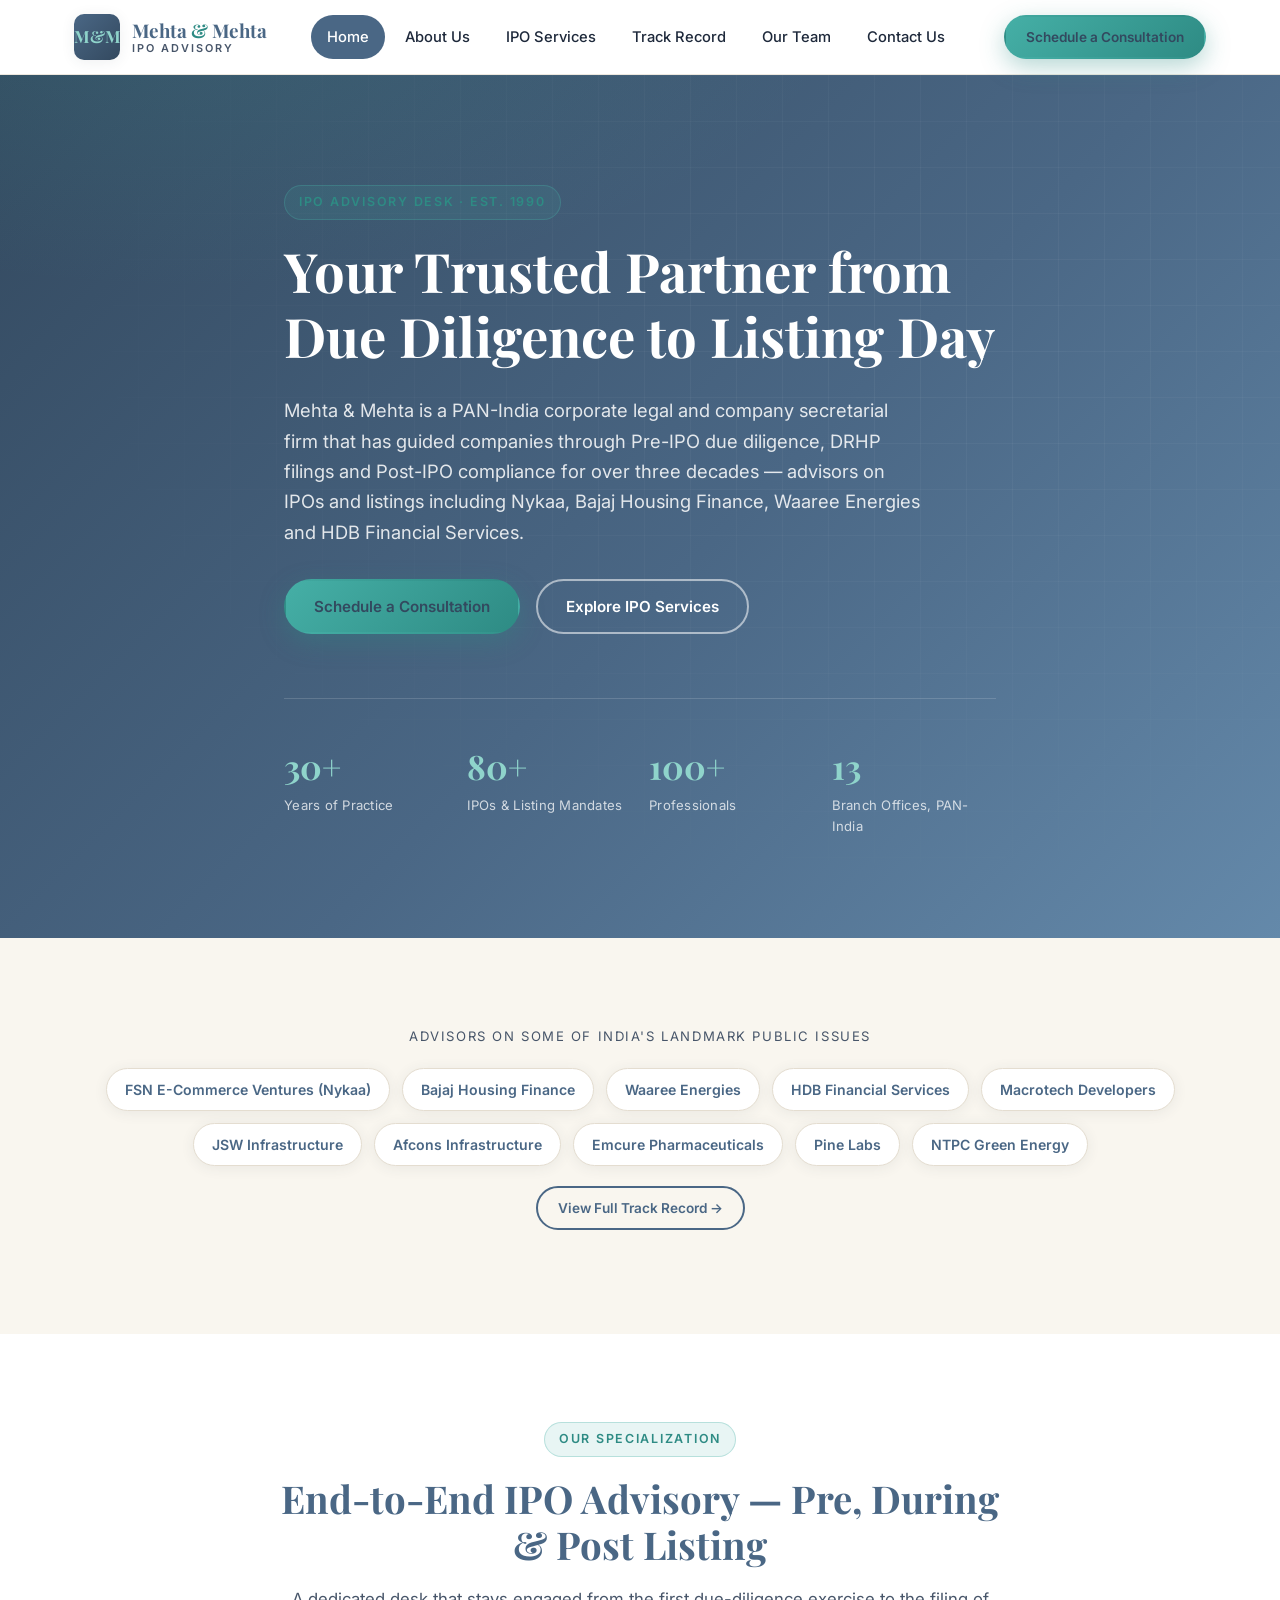
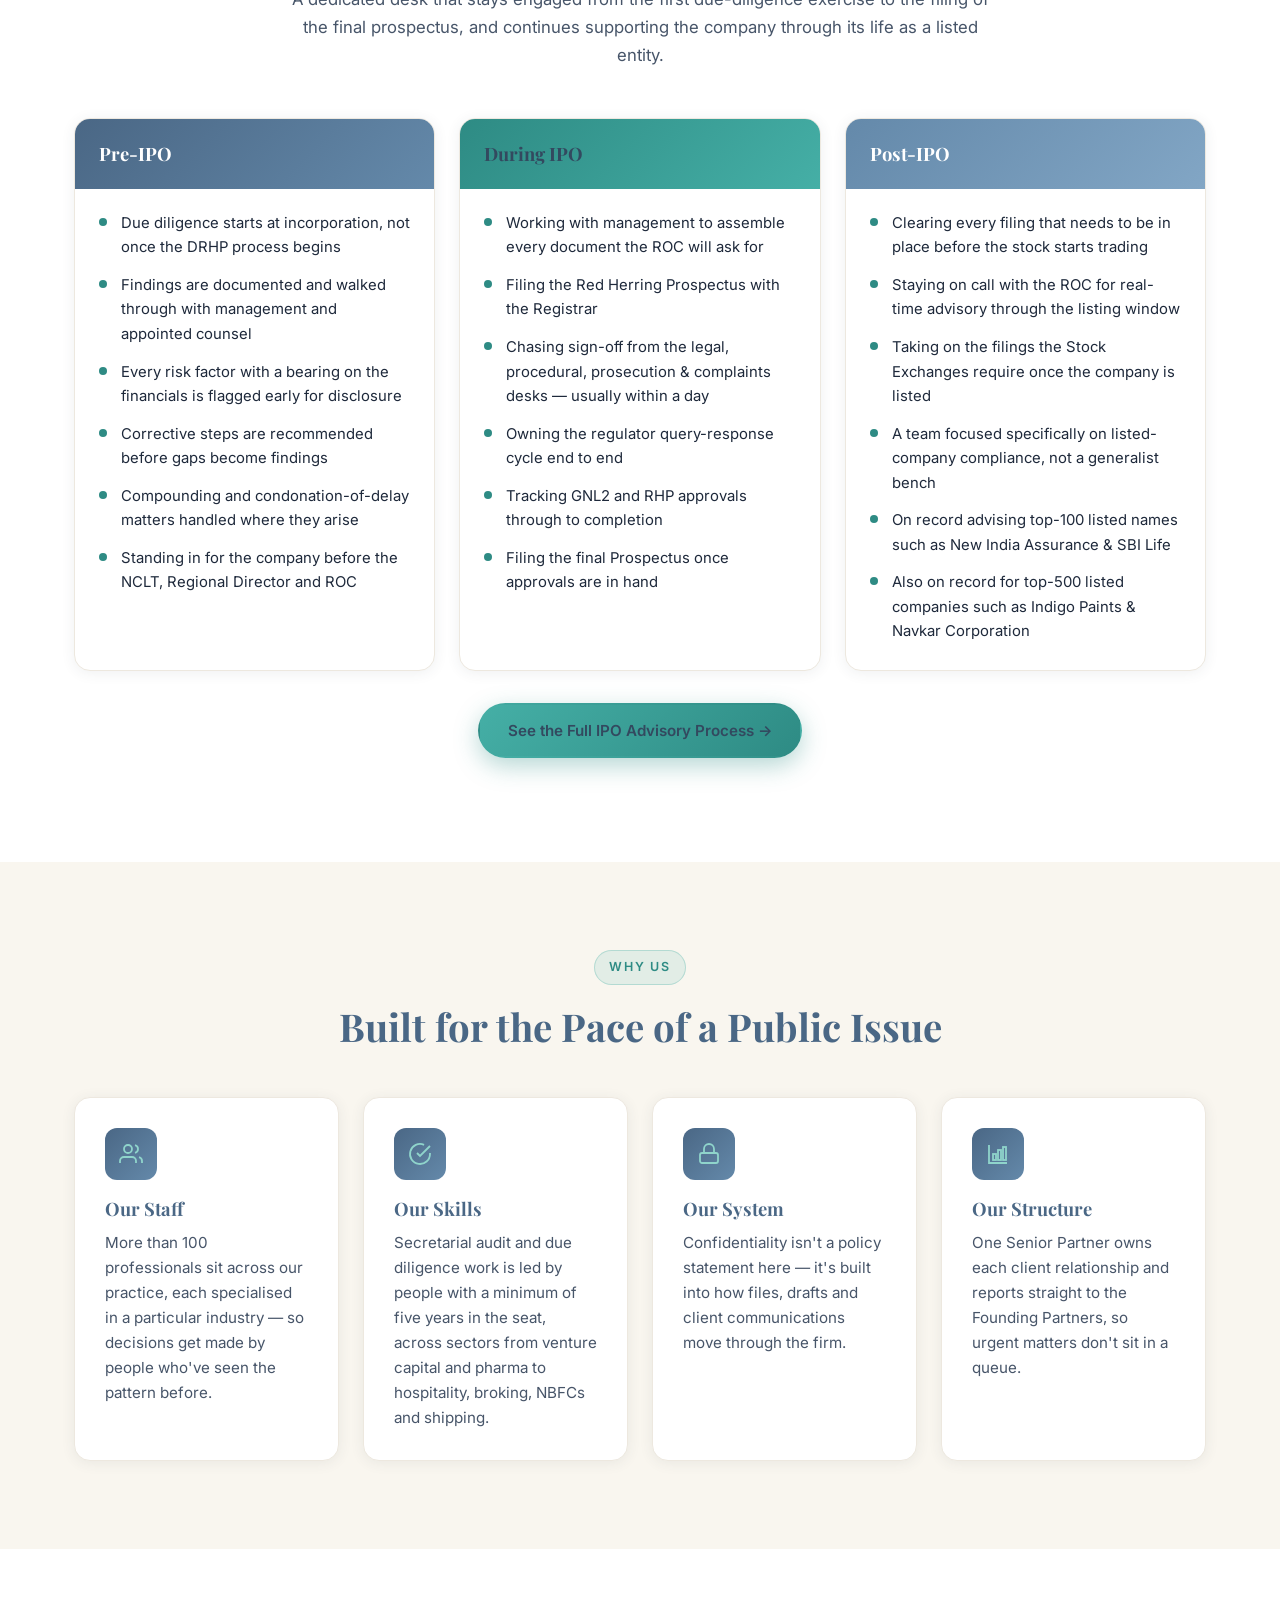
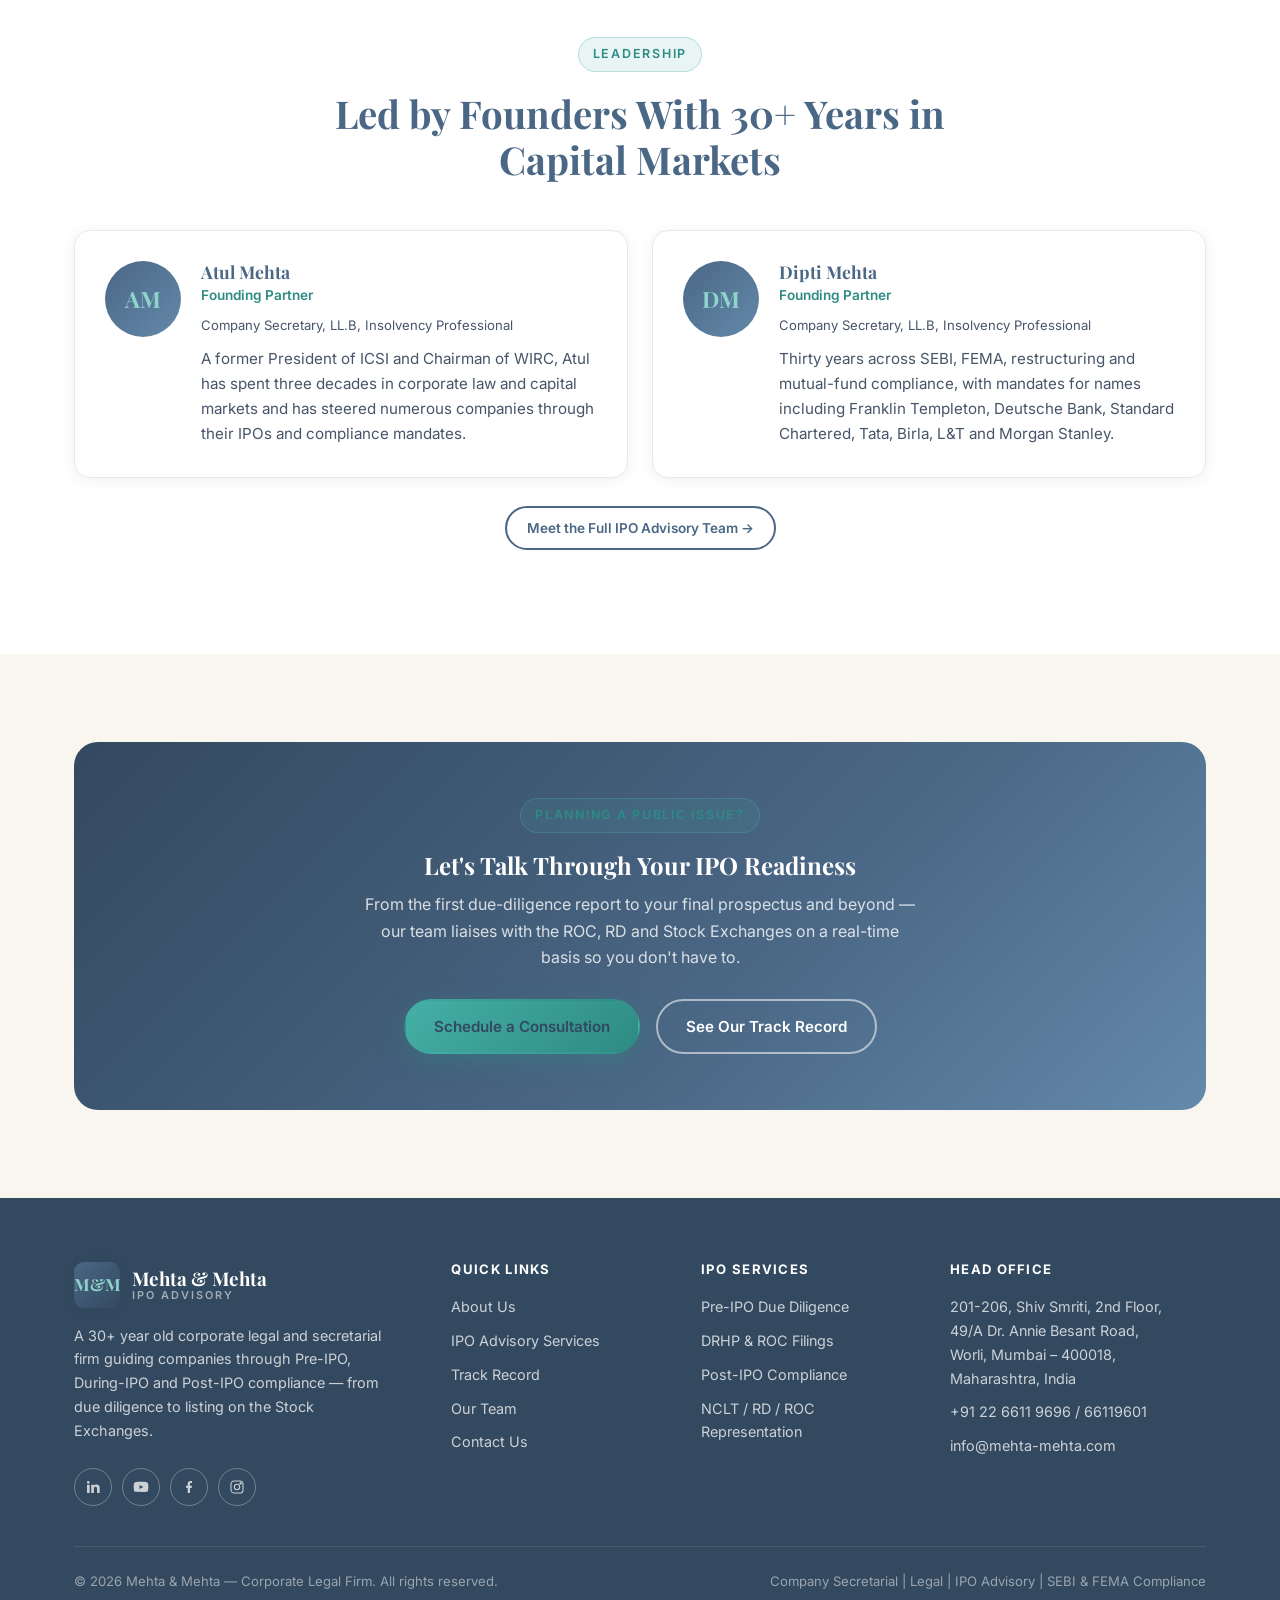
==== index.html @ b13aa044 "Initial commit: M&M IPO Advisory static site Home, About, IPO Services, Track Record, Team and Conta" ====
<!DOCTYPE html>
<html lang="en">
<head>
<meta charset="UTF-8">
<meta name="viewport" content="width=device-width, initial-scale=1.0">
<title>M&amp;M IPO Advisory | Mehta &amp; Mehta — Corporate Legal Firm</title>
<meta name="description" content="Mehta & Mehta's IPO Advisory desk — Pre-IPO due diligence, DRHP & ROC filings, and post-listing compliance. 30+ years, advisors on 80+ IPOs and listings including Nykaa, Bajaj Housing Finance, Waaree Energies and HDB Financial Services.">
<link rel="preconnect" href="https://fonts.googleapis.com">
<link rel="preconnect" href="https://fonts.gstatic.com" crossorigin>
<link href="https://fonts.googleapis.com/css2?family=Playfair+Display:wght@500;600;700&family=Inter:wght@300;400;500;600;700&display=swap" rel="stylesheet">
<link rel="stylesheet" href="css/style.css">
</head>
<body>

<header class="main-header">
  <div class="nav-wrap">
    <a class="brand" href="index.html">
      <div class="brand-badge">M&amp;M</div>
      <div class="brand-text">
        <span class="name">Mehta <span class="amp">&amp;</span> Mehta</span>
        <span class="tag">IPO Advisory</span>
      </div>
    </a>
    <nav class="nav-links" id="navLinks">
      <a href="index.html" data-page="index.html">Home</a>
      <a href="about.html" data-page="about.html">About Us</a>
      <a href="services.html" data-page="services.html">IPO Services</a>
      <a href="track-record.html" data-page="track-record.html">Track Record</a>
      <a href="team.html" data-page="team.html">Our Team</a>
      <a href="contact.html" data-page="contact.html">Contact Us</a>
      <a class="btn btn-gold btn-sm" href="contact.html">Schedule a Consultation</a>
    </nav>
    <div class="nav-actions">
      <a class="btn btn-gold btn-sm" href="contact.html">Schedule a Consultation</a>
      <button class="nav-toggle" id="navToggle" aria-label="Toggle menu">
        <svg viewBox="0 0 24 24" fill="none" stroke="currentColor" stroke-width="2"><line x1="3" y1="6" x2="21" y2="6"/><line x1="3" y1="12" x2="21" y2="12"/><line x1="3" y1="18" x2="21" y2="18"/></svg>
      </button>
    </div>
  </div>
</header>

<section class="hero">
  <div class="container hero-inner">
    <span class="eyebrow">IPO Advisory Desk · Est. 1990</span>
    <h1>Your Trusted Partner from Due Diligence to Listing Day</h1>
    <p class="lead">Mehta &amp; Mehta is a PAN-India corporate legal and company secretarial firm that has guided companies through Pre-IPO due diligence, DRHP filings and Post-IPO compliance for over three decades — advisors on IPOs and listings including Nykaa, Bajaj Housing Finance, Waaree Energies and HDB Financial Services.</p>
    <div class="hero-actions">
      <a class="btn btn-gold" href="contact.html">Schedule a Consultation</a>
      <a class="btn btn-outline-light" href="services.html">Explore IPO Services</a>
    </div>
    <div class="hero-stats">
      <div><div class="stat-num">30+</div><div class="stat-label">Years of Practice</div></div>
      <div><div class="stat-num">80+</div><div class="stat-label">IPOs &amp; Listing Mandates</div></div>
      <div><div class="stat-num">100+</div><div class="stat-label">Professionals</div></div>
      <div><div class="stat-num">13</div><div class="stat-label">Branch Offices, PAN-India</div></div>
    </div>
  </div>
</section>

<section class="section-cream">
  <div class="container">
    <p class="text-center" style="font-size:.82rem;text-transform:uppercase;letter-spacing:.12em;color:var(--slate);margin-bottom:20px;">Advisors on some of India's landmark public issues</p>
    <div class="hallmark-strip reveal">
      <span>FSN E-Commerce Ventures (Nykaa)</span>
      <span>Bajaj Housing Finance</span>
      <span>Waaree Energies</span>
      <span>HDB Financial Services</span>
      <span>Macrotech Developers</span>
      <span>JSW Infrastructure</span>
      <span>Afcons Infrastructure</span>
      <span>Emcure Pharmaceuticals</span>
      <span>Pine Labs</span>
      <span>NTPC Green Energy</span>
    </div>
    <p class="text-center" style="margin-top:20px;"><a class="btn btn-outline-navy btn-sm" href="track-record.html">View Full Track Record →</a></p>
  </div>
</section>

<section id="specialization">
  <div class="container">
    <div class="section-head reveal">
      <span class="eyebrow">Our Specialization</span>
      <h2>End-to-End IPO Advisory — Pre, During &amp; Post Listing</h2>
      <p>A dedicated desk that stays engaged from the first due-diligence exercise to the filing of the final prospectus, and continues supporting the company through its life as a listed entity.</p>
    </div>
    <div class="timeline-3">
      <div class="timeline-col pre reveal">
        <div class="tl-head">Pre-IPO</div>
        <ul>
          <li>Due diligence starts at incorporation, not once the DRHP process begins</li>
          <li>Findings are documented and walked through with management and appointed counsel</li>
          <li>Every risk factor with a bearing on the financials is flagged early for disclosure</li>
          <li>Corrective steps are recommended before gaps become findings</li>
          <li>Compounding and condonation-of-delay matters handled where they arise</li>
          <li>Standing in for the company before the NCLT, Regional Director and ROC</li>
        </ul>
      </div>
      <div class="timeline-col during reveal">
        <div class="tl-head">During IPO</div>
        <ul>
          <li>Working with management to assemble every document the ROC will ask for</li>
          <li>Filing the Red Herring Prospectus with the Registrar</li>
          <li>Chasing sign-off from the legal, procedural, prosecution &amp; complaints desks — usually within a day</li>
          <li>Owning the regulator query-response cycle end to end</li>
          <li>Tracking GNL2 and RHP approvals through to completion</li>
          <li>Filing the final Prospectus once approvals are in hand</li>
        </ul>
      </div>
      <div class="timeline-col post reveal">
        <div class="tl-head">Post-IPO</div>
        <ul>
          <li>Clearing every filing that needs to be in place before the stock starts trading</li>
          <li>Staying on call with the ROC for real-time advisory through the listing window</li>
          <li>Taking on the filings the Stock Exchanges require once the company is listed</li>
          <li>A team focused specifically on listed-company compliance, not a generalist bench</li>
          <li>On record advising top-100 listed names such as New India Assurance &amp; SBI Life</li>
          <li>Also on record for top-500 listed companies such as Indigo Paints &amp; Navkar Corporation</li>
        </ul>
      </div>
    </div>
    <p class="text-center" style="margin-top:32px;"><a class="btn btn-gold" href="services.html">See the Full IPO Advisory Process →</a></p>
  </div>
</section>

<section class="section-cream">
  <div class="container">
    <div class="section-head reveal">
      <span class="eyebrow">Why Us</span>
      <h2>Built for the Pace of a Public Issue</h2>
    </div>
    <div class="grid grid-4">
      <div class="card reveal">
        <div class="icon-badge">
          <svg width="24" height="24" viewBox="0 0 24 24" fill="none" stroke="currentColor" stroke-width="1.8"><path d="M17 21v-2a4 4 0 00-4-4H5a4 4 0 00-4 4v2"/><circle cx="9" cy="7" r="4"/><path d="M23 21v-2a4 4 0 00-3-3.87"/><path d="M16 3.13a4 4 0 010 7.75"/></svg>
        </div>
        <h3>Our Staff</h3>
        <p>More than 100 professionals sit across our practice, each specialised in a particular industry — so decisions get made by people who've seen the pattern before.</p>
      </div>
      <div class="card reveal">
        <div class="icon-badge">
          <svg width="24" height="24" viewBox="0 0 24 24" fill="none" stroke="currentColor" stroke-width="1.8"><path d="M22 11.08V12a10 10 0 11-5.93-9.14"/><polyline points="22 4 12 14.01 9 11.01"/></svg>
        </div>
        <h3>Our Skills</h3>
        <p>Secretarial audit and due diligence work is led by people with a minimum of five years in the seat, across sectors from venture capital and pharma to hospitality, broking, NBFCs and shipping.</p>
      </div>
      <div class="card reveal">
        <div class="icon-badge">
          <svg width="24" height="24" viewBox="0 0 24 24" fill="none" stroke="currentColor" stroke-width="1.8"><rect x="3" y="11" width="18" height="10" rx="2"/><path d="M7 11V7a5 5 0 0110 0v4"/></svg>
        </div>
        <h3>Our System</h3>
        <p>Confidentiality isn't a policy statement here — it's built into how files, drafts and client communications move through the firm.</p>
      </div>
      <div class="card reveal">
        <div class="icon-badge">
          <svg width="24" height="24" viewBox="0 0 24 24" fill="none" stroke="currentColor" stroke-width="1.8"><path d="M3 3v18h18"/><rect x="7" y="12" width="3" height="6"/><rect x="12" y="8" width="3" height="10"/><rect x="17" y="5" width="3" height="13"/></svg>
        </div>
        <h3>Our Structure</h3>
        <p>One Senior Partner owns each client relationship and reports straight to the Founding Partners, so urgent matters don't sit in a queue.</p>
      </div>
    </div>
  </div>
</section>

<section>
  <div class="container">
    <div class="section-head reveal">
      <span class="eyebrow">Leadership</span>
      <h2>Led by Founders With 30+ Years in Capital Markets</h2>
    </div>
    <div class="grid grid-2">
      <div class="card team-card reveal">
        <div class="avatar">AM</div>
        <div>
          <h3>Atul Mehta</h3>
          <span class="role">Founding Partner</span>
          <p class="cred">Company Secretary, LL.B, Insolvency Professional</p>
          <p>A former President of ICSI and Chairman of WIRC, Atul has spent three decades in corporate law and capital markets and has steered numerous companies through their IPOs and compliance mandates.</p>
        </div>
      </div>
      <div class="card team-card reveal">
        <div class="avatar">DM</div>
        <div>
          <h3>Dipti Mehta</h3>
          <span class="role">Founding Partner</span>
          <p class="cred">Company Secretary, LL.B, Insolvency Professional</p>
          <p>Thirty years across SEBI, FEMA, restructuring and mutual-fund compliance, with mandates for names including Franklin Templeton, Deutsche Bank, Standard Chartered, Tata, Birla, L&amp;T and Morgan Stanley.</p>
        </div>
      </div>
    </div>
    <p class="text-center" style="margin-top:28px;"><a class="btn btn-outline-navy btn-sm" href="team.html">Meet the Full IPO Advisory Team →</a></p>
  </div>
</section>

<section class="section-cream">
  <div class="container">
    <div class="cta-band reveal">
      <span class="eyebrow">Planning a Public Issue?</span>
      <h2>Let's Talk Through Your IPO Readiness</h2>
      <p>From the first due-diligence report to your final prospectus and beyond — our team liaises with the ROC, RD and Stock Exchanges on a real-time basis so you don't have to.</p>
      <div class="cta-actions">
        <a class="btn btn-gold" href="contact.html">Schedule a Consultation</a>
        <a class="btn btn-outline-light" href="track-record.html">See Our Track Record</a>
      </div>
    </div>
  </div>
</section>

<footer class="site-footer">
  <div class="container">
    <div class="footer-grid">
      <div>
        <a class="brand" href="index.html" style="margin-bottom:16px;">
          <div class="brand-badge">M&amp;M</div>
          <div class="brand-text">
            <span class="name">Mehta &amp; Mehta</span>
            <span class="tag">IPO Advisory</span>
          </div>
        </a>
        <p class="desc">A 30+ year old corporate legal and secretarial firm guiding companies through Pre-IPO, During-IPO and Post-IPO compliance — from due diligence to listing on the Stock Exchanges.</p>
        <div class="social-row">
          <a href="https://www.linkedin.com/company/mnmlegal" target="_blank" rel="noopener" aria-label="LinkedIn"><svg viewBox="0 0 24 24" fill="currentColor" width="16" height="16"><path d="M6.94 5a2 2 0 11-4-.002 2 2 0 014 .002zM7 8.48H3V21h4V8.48zm6.32 0H9.34V21h3.94v-6.57c0-3.66 4.77-3.96 4.77 0V21H22v-7.93c0-6.17-7.06-5.94-8.68-2.91V8.48z"/></svg></a>
          <a href="https://www.youtube.com/channel/UCFiho8xrHI4d8hcQgPQEnPQ" target="_blank" rel="noopener" aria-label="YouTube"><svg viewBox="0 0 24 24" fill="currentColor" width="16" height="16"><path d="M23 12s0-3.5-.45-5.17a2.94 2.94 0 00-2.07-2.08C18.8 4.3 12 4.3 12 4.3s-6.8 0-8.48.45A2.94 2.94 0 001.45 6.83C1 8.5 1 12 1 12s0 3.5.45 5.17a2.94 2.94 0 002.07 2.08C5.2 19.7 12 19.7 12 19.7s6.8 0 8.48-.45a2.94 2.94 0 002.07-2.08C23 15.5 23 12 23 12zM9.75 15.02V8.98L15.5 12l-5.75 3.02z"/></svg></a>
          <a href="https://www.facebook.com/mnmlegals" target="_blank" rel="noopener" aria-label="Facebook"><svg viewBox="0 0 24 24" fill="currentColor" width="16" height="16"><path d="M13.5 21v-7.5H16l.5-3.5h-3V7.8c0-1 .3-1.7 1.7-1.7H16.6V3.1C16.3 3 15.3 2.9 14.2 2.9c-2.4 0-4.1 1.5-4.1 4.2v2.9H7.6V13.5h2.5V21h3.4z"/></svg></a>
          <a href="https://www.instagram.com/mehtaandmehta" target="_blank" rel="noopener" aria-label="Instagram"><svg viewBox="0 0 24 24" fill="none" stroke="currentColor" stroke-width="1.6" width="16" height="16"><rect x="3" y="3" width="18" height="18" rx="5"/><circle cx="12" cy="12" r="4"/><circle cx="17.4" cy="6.6" r="1"/></svg></a>
        </div>
      </div>
      <div>
        <h4>Quick Links</h4>
        <ul class="footer-links">
          <li><a href="about.html">About Us</a></li>
          <li><a href="services.html">IPO Advisory Services</a></li>
          <li><a href="track-record.html">Track Record</a></li>
          <li><a href="team.html">Our Team</a></li>
          <li><a href="contact.html">Contact Us</a></li>
        </ul>
      </div>
      <div>
        <h4>IPO Services</h4>
        <ul class="footer-links">
          <li><a href="services.html#pre-ipo">Pre-IPO Due Diligence</a></li>
          <li><a href="services.html#during-ipo">DRHP &amp; ROC Filings</a></li>
          <li><a href="services.html#post-ipo">Post-IPO Compliance</a></li>
          <li><a href="services.html#process">NCLT / RD / ROC Representation</a></li>
        </ul>
      </div>
      <div>
        <h4>Head Office</h4>
        <ul class="footer-links">
          <li>201-206, Shiv Smriti, 2nd Floor,<br>49/A Dr. Annie Besant Road,<br>Worli, Mumbai – 400018, Maharashtra, India</li>
          <li><a href="tel:+912266119696">+91 22 6611 9696</a> / <a href="tel:+912266119601">66119601</a></li>
          <li><a href="mailto:info@mehta-mehta.com">info@mehta-mehta.com</a></li>
        </ul>
      </div>
    </div>
    <div class="footer-bottom">
      <span>© <span id="yearNow"></span> Mehta &amp; Mehta — Corporate Legal Firm. All rights reserved.</span>
      <span>Company Secretarial | Legal | IPO Advisory | SEBI &amp; FEMA Compliance</span>
    </div>
  </div>
</footer>
<script src="js/main.js"></script>
</body>
</html>
---- css/style.css ----
/* ============================================================
   M&M IPO Advisory — stylesheet
   Palette: light slate blue / teal. Type: Playfair Display + Inter.
   ============================================================ */

:root {
  --navy-dark:  #33495F;
  --navy:       #4A6785;
  --navy-mid:   #6489AA;
  --navy-light: #82A6C5;

  --gold-dark:  #2E8B84;
  --gold:       #45AFA6;
  --gold-light: #8FD4CB;

  --cream:      #F9F6EF;
  --border:     #E4DDD0;
  --border-light: #EDE8DF;

  --slate-dark: #1E293B;
  --slate:      #475569;
  --white:      #FFFFFF;

  --radius:     10px;
  --radius-lg:  16px;
  --radius-xl:  24px;

  --shadow-sm:  0 2px 14px rgba(45,62,80,.08);
  --shadow-md:  0 8px 32px rgba(45,62,80,.13);
  --shadow-lg:  0 20px 60px rgba(45,62,80,.18);

  --font-serif: 'Playfair Display', Georgia, serif;
  --font-sans:  'Inter', system-ui, -apple-system, sans-serif;

  --transition: all .3s cubic-bezier(.4,0,.2,1);
}

* { box-sizing: border-box; }
html { scroll-behavior: smooth; }

body {
  margin: 0;
  font-family: var(--font-sans);
  color: var(--slate-dark);
  background: var(--white);
  line-height: 1.65;
  -webkit-font-smoothing: antialiased;
}

h1, h2, h3, h4, .serif {
  font-family: var(--font-serif);
  color: var(--navy);
  line-height: 1.2;
  margin: 0 0 .5em;
}

p { margin: 0 0 1em; }
a { color: inherit; text-decoration: none; }
img { max-width: 100%; display: block; }
ul { margin: 0; padding: 0; list-style: none; }

.container {
  width: 100%;
  max-width: 1180px;
  margin: 0 auto;
  padding: 0 24px;
}

section { padding: 88px 0; }
@media (max-width: 768px) { section { padding: 56px 0; } }

.section-cream { background: var(--cream); }
.section-navy {
  background: linear-gradient(135deg, var(--navy-dark), var(--navy) 55%, var(--navy-mid));
  color: var(--white);
}
.section-navy h1, .section-navy h2, .section-navy h3 { color: var(--white); }

.eyebrow {
  display: inline-block;
  font-family: var(--font-sans);
  font-weight: 600;
  font-size: .78rem;
  letter-spacing: .14em;
  text-transform: uppercase;
  color: var(--gold-dark);
  background: rgba(69,175,166,.12);
  border: 1px solid rgba(69,175,166,.3);
  padding: 6px 14px;
  border-radius: 100px;
  margin-bottom: 18px;
}
.section-navy .eyebrow { color: var(--gold-light); background: rgba(69,175,166,.14); border-color: rgba(69,175,166,.35); }

.section-head { max-width: 720px; margin: 0 auto 48px; text-align: center; }
.section-head h2 { font-size: clamp(1.7rem, 3vw, 2.4rem); }
.section-head p { color: var(--slate); font-size: 1.05rem; }
.section-navy .section-head p { color: rgba(255,255,255,.82); }

/* ---------- Buttons ---------- */
.btn {
  display: inline-flex;
  align-items: center;
  justify-content: center;
  gap: 8px;
  font-family: var(--font-sans);
  font-weight: 600;
  font-size: .95rem;
  padding: 13px 28px;
  border-radius: 100px;
  border: 2px solid transparent;
  cursor: pointer;
  transition: var(--transition);
  white-space: nowrap;
}
.btn-gold {
  background: linear-gradient(135deg, var(--gold), var(--gold-dark));
  color: var(--navy-dark);
  box-shadow: 0 8px 24px rgba(46,139,132,.35);
}
.btn-gold:hover { transform: translateY(-2px); box-shadow: 0 12px 30px rgba(46,139,132,.45); }
.btn-outline-light {
  border-color: rgba(255,255,255,.55);
  color: var(--white);
  background: transparent;
}
.btn-outline-light:hover { background: rgba(255,255,255,.12); border-color: var(--white); }
.btn-outline-navy {
  border-color: var(--navy);
  color: var(--navy);
  background: transparent;
}
.btn-outline-navy:hover { background: var(--navy); color: var(--white); }
.btn-sm { padding: 9px 20px; font-size: .85rem; }
.btn-block { width: 100%; }

/* ---------- Header / Nav ---------- */
.main-header {
  position: sticky;
  top: 0;
  z-index: 999;
  background: rgba(255,255,255,.92);
  backdrop-filter: blur(10px);
  border-bottom: 1px solid var(--border-light);
}
.nav-wrap {
  display: flex;
  align-items: center;
  justify-content: space-between;
  padding: 14px 24px;
  max-width: 1180px;
  margin: 0 auto;
}
.brand { display: flex; align-items: center; gap: 12px; }
.brand-badge {
  width: 46px; height: 46px;
  border-radius: 10px;
  background: linear-gradient(135deg, var(--navy), var(--navy-dark));
  color: var(--gold-light);
  font-family: var(--font-serif);
  font-weight: 700;
  font-size: 1.05rem;
  display: flex; align-items: center; justify-content: center;
  flex-shrink: 0;
  box-shadow: var(--shadow-sm);
}
.brand-text { line-height: 1.15; }
.brand-text .name {
  font-family: var(--font-serif);
  font-weight: 700;
  font-size: 1.18rem;
  color: var(--navy);
}
.brand-text .name .amp { color: var(--gold-dark); }
.brand-text .tag {
  display: block;
  font-size: .68rem;
  letter-spacing: .18em;
  text-transform: uppercase;
  color: var(--slate);
  font-weight: 600;
}

.nav-links { display: flex; align-items: center; gap: 4px; }
.nav-links a {
  padding: 10px 16px;
  font-size: .92rem;
  font-weight: 500;
  color: var(--slate-dark);
  border-radius: 100px;
  transition: var(--transition);
}
.nav-links a:hover, .nav-links a.active { background: var(--navy); color: var(--white); }
.nav-links .btn-gold { display: none; }
.nav-actions { display: flex; align-items: center; gap: 14px; }
.nav-toggle {
  display: none;
  background: none; border: none; cursor: pointer;
  width: 40px; height: 40px;
  color: var(--navy);
}
.nav-toggle svg { width: 26px; height: 26px; }

@media (max-width: 960px) {
  .nav-links {
    position: fixed;
    top: 72px; left: 0; right: 0;
    height: calc(100vh - 72px);
    background: var(--white);
    flex-direction: column;
    align-items: stretch;
    padding: 20px 24px;
    gap: 4px;
    transform: translateY(-12px);
    opacity: 0;
    pointer-events: none;
    transition: var(--transition);
    overflow-y: auto;
  }
  .nav-links.open { transform: translateY(0); opacity: 1; pointer-events: auto; }
  .nav-links a { padding: 14px 16px; font-size: 1.02rem; }
  .nav-actions .btn-gold { display: none; }
  .nav-links .btn-gold { display: inline-flex; margin-top: 10px; }
  .nav-toggle { display: inline-flex; align-items: center; justify-content: center; }
}

/* ---------- Hero ---------- */
.hero {
  position: relative;
  padding: 110px 0 100px;
  background:
    radial-gradient(1100px 500px at 15% -10%, rgba(69,175,166,.16), transparent 60%),
    linear-gradient(135deg, var(--navy-dark), var(--navy) 55%, var(--navy-mid));
  color: var(--white);
  overflow: hidden;
}
.hero::after {
  content: "";
  position: absolute; inset: 0;
  background-image: linear-gradient(rgba(255,255,255,.05) 1px, transparent 1px), linear-gradient(90deg, rgba(255,255,255,.05) 1px, transparent 1px);
  background-size: 46px 46px;
  mask-image: radial-gradient(ellipse at 70% 30%, black, transparent 70%);
  pointer-events: none;
}
.hero-inner { position: relative; z-index: 1; max-width: 760px; }
.hero h1 { color: var(--white); font-size: clamp(2.1rem, 4.4vw, 3.4rem); }
.hero .lead { font-size: 1.15rem; color: rgba(255,255,255,.85); max-width: 640px; }
.hero-actions { display: flex; gap: 16px; flex-wrap: wrap; margin-top: 32px; }

.hero-stats {
  position: relative; z-index: 1;
  display: grid;
  grid-template-columns: repeat(4, 1fr);
  gap: 18px;
  margin-top: 64px;
  padding-top: 40px;
  border-top: 1px solid rgba(255,255,255,.15);
}
.hero-stats .stat-num { font-family: var(--font-serif); font-size: 2.1rem; font-weight: 700; color: var(--gold-light); }
.hero-stats .stat-label { font-size: .82rem; color: rgba(255,255,255,.75); letter-spacing: .02em; }
@media (max-width: 768px) { .hero-stats { grid-template-columns: repeat(2, 1fr); } }

/* ---------- Page header (inner pages) ---------- */
.page-hero {
  padding: 64px 0 56px;
  background: linear-gradient(135deg, var(--navy-dark), var(--navy) 60%, var(--navy-mid));
  color: var(--white);
}
.page-hero .breadcrumb { font-size: .85rem; color: rgba(255,255,255,.65); margin-bottom: 14px; }
.page-hero .breadcrumb a:hover { color: var(--gold-light); }
.page-hero h1 { color: var(--white); font-size: clamp(1.9rem, 3.6vw, 2.7rem); }
.page-hero p { color: rgba(255,255,255,.82); max-width: 680px; font-size: 1.05rem; }

/* ---------- Cards / grids ---------- */
.grid { display: grid; gap: 24px; }
.grid-2 { grid-template-columns: repeat(2, 1fr); }
.grid-3 { grid-template-columns: repeat(3, 1fr); }
.grid-4 { grid-template-columns: repeat(4, 1fr); }
@media (max-width: 900px) { .grid-3, .grid-4 { grid-template-columns: repeat(2, 1fr); } }
@media (max-width: 600px) { .grid-2, .grid-3, .grid-4 { grid-template-columns: 1fr; } }

.card {
  background: var(--white);
  border: 1px solid var(--border-light);
  border-radius: var(--radius-lg);
  padding: 30px;
  box-shadow: var(--shadow-sm);
  transition: var(--transition);
}
.card:hover { box-shadow: var(--shadow-md); transform: translateY(-3px); }
.card .icon-badge {
  width: 52px; height: 52px;
  border-radius: 12px;
  background: linear-gradient(135deg, var(--navy), var(--navy-mid));
  color: var(--gold-light);
  display: flex; align-items: center; justify-content: center;
  margin-bottom: 18px;
  font-size: 1.3rem;
}
.card h3 { font-size: 1.15rem; margin-bottom: 10px; }
.card p { color: var(--slate); font-size: .95rem; margin-bottom: 0; }

/* ---------- Timeline (Pre / During / Post IPO) ---------- */
.timeline-3 { display: grid; grid-template-columns: repeat(3, 1fr); gap: 24px; }
@media (max-width: 900px) { .timeline-3 { grid-template-columns: 1fr; } }
.timeline-col {
  background: var(--white);
  border-radius: var(--radius-lg);
  border: 1px solid var(--border-light);
  box-shadow: var(--shadow-sm);
  overflow: hidden;
}
.timeline-col .tl-head {
  padding: 20px 24px;
  font-family: var(--font-serif);
  font-weight: 700;
  font-size: 1.15rem;
  color: var(--white);
}
.timeline-col.pre .tl-head { background: linear-gradient(135deg, var(--navy), var(--navy-mid)); }
.timeline-col.during .tl-head { background: linear-gradient(135deg, var(--gold-dark), var(--gold)); color: var(--navy-dark); }
.timeline-col.post .tl-head { background: linear-gradient(135deg, var(--navy-mid), var(--navy-light)); }
.timeline-col ul { padding: 22px 24px 26px; }
.timeline-col li {
  position: relative;
  padding-left: 22px;
  margin-bottom: 13px;
  font-size: .93rem;
  color: var(--slate-dark);
}
.timeline-col li::before {
  content: "";
  position: absolute; left: 0; top: 7px;
  width: 8px; height: 8px;
  border-radius: 50%;
  background: var(--gold-dark);
}
.timeline-col li:last-child { margin-bottom: 0; }

/* ---------- Team ---------- */
.team-card { display: flex; gap: 20px; align-items: flex-start; }
.avatar {
  width: 76px; height: 76px;
  border-radius: 50%;
  background: linear-gradient(135deg, var(--navy), var(--navy-mid));
  color: var(--gold-light);
  font-family: var(--font-serif);
  font-weight: 700;
  font-size: 1.4rem;
  display: flex; align-items: center; justify-content: center;
  flex-shrink: 0;
}
.team-card h3 { font-size: 1.1rem; margin-bottom: 2px; }
.team-card .role { color: var(--gold-dark); font-weight: 600; font-size: .85rem; margin-bottom: 8px; display: block; }
.team-card .cred { color: var(--slate); font-size: .82rem; margin-bottom: 10px; }
.team-card .contact-line { font-size: .82rem; color: var(--slate); }
.team-card .contact-line a:hover { color: var(--navy-mid); text-decoration: underline; }

/* ---------- Stats strip ---------- */
.stats-strip {
  display: grid;
  grid-template-columns: repeat(4, 1fr);
  gap: 24px;
  text-align: center;
}
@media (max-width: 700px) { .stats-strip { grid-template-columns: repeat(2, 1fr); } }
.stats-strip .stat-num { font-family: var(--font-serif); font-size: 2.5rem; font-weight: 700; color: var(--navy); }
.stats-strip .stat-label { color: var(--slate); font-size: .88rem; text-transform: uppercase; letter-spacing: .06em; }

/* ---------- Values ---------- */
.value-chip {
  display: inline-flex; align-items: center; gap: 8px;
  padding: 10px 18px;
  border-radius: 100px;
  background: var(--cream);
  border: 1px solid var(--border);
  font-weight: 600; font-size: .9rem;
  color: var(--navy);
}
.value-chip .dot { width: 8px; height: 8px; border-radius: 50%; background: var(--gold-dark); }

/* ---------- Clientele grid ---------- */
.client-grid {
  display: grid;
  grid-template-columns: repeat(3, 1fr);
  gap: 10px 28px;
}
@media (max-width: 900px) { .client-grid { grid-template-columns: repeat(2, 1fr); } }
@media (max-width: 560px) { .client-grid { grid-template-columns: 1fr; } }
.client-grid li {
  display: flex; align-items: flex-start; gap: 10px;
  padding: 9px 0;
  border-bottom: 1px dashed var(--border);
  font-size: .93rem;
  color: var(--slate-dark);
}
.client-grid li .tick { color: var(--gold-dark); font-weight: 700; flex-shrink: 0; }
.client-grid.collapsed li:nth-child(n+31) { display: none; }

.hallmark-strip {
  display: flex; flex-wrap: wrap; gap: 12px; justify-content: center;
}
.hallmark-strip span {
  background: var(--white);
  border: 1px solid var(--border);
  border-radius: 100px;
  padding: 9px 18px;
  font-size: .88rem;
  font-weight: 600;
  color: var(--navy);
  box-shadow: var(--shadow-sm);
}

/* ---------- Timeline steps (about page) ---------- */
.milestones { position: relative; padding-left: 28px; border-left: 2px solid var(--border); }
.milestone { position: relative; padding-bottom: 34px; }
.milestone:last-child { padding-bottom: 0; }
.milestone::before {
  content: "";
  position: absolute; left: -34px; top: 2px;
  width: 14px; height: 14px; border-radius: 50%;
  background: var(--gold); border: 3px solid var(--white);
  box-shadow: 0 0 0 2px var(--gold-dark);
}
.milestone .yr { font-family: var(--font-serif); font-weight: 700; color: var(--navy); font-size: 1.05rem; }
.milestone p { color: var(--slate); margin-top: 4px; font-size: .95rem; }

/* ---------- Branch list ---------- */
.branch-pills { display: flex; flex-wrap: wrap; gap: 10px; }
.branch-pills span {
  background: var(--cream);
  border: 1px solid var(--border);
  color: var(--navy);
  font-size: .85rem;
  font-weight: 500;
  padding: 8px 16px;
  border-radius: 100px;
}

/* ---------- Contact ---------- */
.contact-grid { display: grid; grid-template-columns: 1fr 1.1fr; gap: 44px; }
@media (max-width: 900px) { .contact-grid { grid-template-columns: 1fr; } }
.contact-info-card {
  background: var(--navy);
  background: linear-gradient(160deg, var(--navy-dark), var(--navy));
  color: var(--white);
  border-radius: var(--radius-lg);
  padding: 36px;
}
.contact-info-card h3 { color: var(--white); }
.contact-row { display: flex; gap: 14px; margin-bottom: 22px; align-items: flex-start; }
.contact-row .ci-icon {
  width: 40px; height: 40px; border-radius: 10px;
  background: rgba(69,175,166,.16);
  color: var(--gold-light);
  display: flex; align-items: center; justify-content: center;
  flex-shrink: 0;
}
.contact-row .ci-label { font-size: .78rem; text-transform: uppercase; letter-spacing: .08em; color: rgba(255,255,255,.6); margin-bottom: 3px; }
.contact-row a:hover { color: var(--gold-light); }
.social-row { display: flex; gap: 10px; margin-top: 26px; }
.social-row a {
  width: 38px; height: 38px; border-radius: 50%;
  border: 1px solid rgba(255,255,255,.3);
  display: flex; align-items: center; justify-content: center;
  transition: var(--transition);
}
.social-row a:hover { background: var(--gold); border-color: var(--gold); color: var(--navy-dark); }

.form-card {
  background: var(--white);
  border: 1px solid var(--border-light);
  border-radius: var(--radius-lg);
  padding: 36px;
  box-shadow: var(--shadow-sm);
}
.form-row { display: grid; grid-template-columns: 1fr 1fr; gap: 16px; margin-bottom: 16px; }
@media (max-width: 560px) { .form-row { grid-template-columns: 1fr; } }
.field label { display: block; font-size: .84rem; font-weight: 600; color: var(--navy); margin-bottom: 6px; }
.field input, .field select, .field textarea {
  width: 100%;
  padding: 12px 14px;
  border: 1px solid var(--border);
  border-radius: var(--radius);
  font-family: var(--font-sans);
  font-size: .95rem;
  color: var(--slate-dark);
  background: var(--cream);
  transition: var(--transition);
}
.field input:focus, .field select:focus, .field textarea:focus {
  outline: none; border-color: var(--navy-mid); background: var(--white);
  box-shadow: 0 0 0 3px rgba(37,78,138,.12);
}
.field textarea { resize: vertical; min-height: 110px; }
.form-note { font-size: .82rem; color: var(--slate); margin-top: 14px; }
.form-success {
  display: none;
  background: rgba(46,139,132,.1);
  border: 1px solid var(--gold-dark);
  color: var(--navy);
  padding: 12px 16px;
  border-radius: var(--radius);
  font-size: .88rem;
  margin-bottom: 16px;
}
.form-success.show { display: block; }

.map-embed { border-radius: var(--radius-lg); overflow: hidden; border: 1px solid var(--border-light); margin-top: 24px; }
.map-embed iframe { width: 100%; height: 300px; border: 0; display: block; }

/* ---------- CTA band ---------- */
.cta-band {
  background: linear-gradient(135deg, var(--navy-dark), var(--navy) 60%, var(--navy-mid));
  color: var(--white);
  border-radius: var(--radius-xl);
  padding: 56px;
  text-align: center;
}
.cta-band h2 { color: var(--white); margin-bottom: 12px; }
.cta-band p { color: rgba(255,255,255,.8); max-width: 560px; margin: 0 auto 28px; }
.cta-actions { display: flex; gap: 16px; justify-content: center; flex-wrap: wrap; }

/* ---------- Footer ---------- */
.site-footer { background: var(--navy-dark); color: rgba(255,255,255,.75); padding-top: 64px; }
.footer-grid {
  display: grid;
  grid-template-columns: 1.6fr 1fr 1fr 1.2fr;
  gap: 36px;
  padding-bottom: 40px;
  border-bottom: 1px solid rgba(255,255,255,.1);
}
@media (max-width: 860px) { .footer-grid { grid-template-columns: 1fr 1fr; } }
@media (max-width: 520px) { .footer-grid { grid-template-columns: 1fr; } }
.site-footer h4 { color: var(--white); font-family: var(--font-sans); font-size: .82rem; text-transform: uppercase; letter-spacing: .1em; margin-bottom: 18px; }
.site-footer .brand-text .name { color: var(--white); }
.site-footer .brand-text .tag { color: rgba(255,255,255,.55); }
.site-footer p.desc { font-size: .9rem; max-width: 320px; }
.footer-links li { margin-bottom: 10px; font-size: .9rem; }
.footer-links a:hover { color: var(--gold-light); }
.footer-bottom {
  display: flex; justify-content: space-between; align-items: center;
  flex-wrap: wrap; gap: 12px;
  padding: 24px 0;
  font-size: .82rem;
  color: rgba(255,255,255,.5);
}
.footer-bottom .social-row a { border-color: rgba(255,255,255,.2); color: rgba(255,255,255,.7); width: 34px; height: 34px; }

/* ---------- Reveal-on-scroll (content is always visible; this only adds a subtle settle-in) ---------- */
.reveal { opacity: 1; transform: none; }
.reveal.pre-in { opacity: 0; transform: translateY(14px); }
.reveal.in { opacity: 1; transform: translateY(0); transition: opacity .5s ease, transform .5s ease; }

/* ---------- Misc utility ---------- */
.text-center { text-align: center; }
.mt-0 { margin-top: 0; }
.flex-center { display: flex; align-items: center; justify-content: center; }
.tag-list { display: flex; flex-wrap: wrap; gap: 10px; }
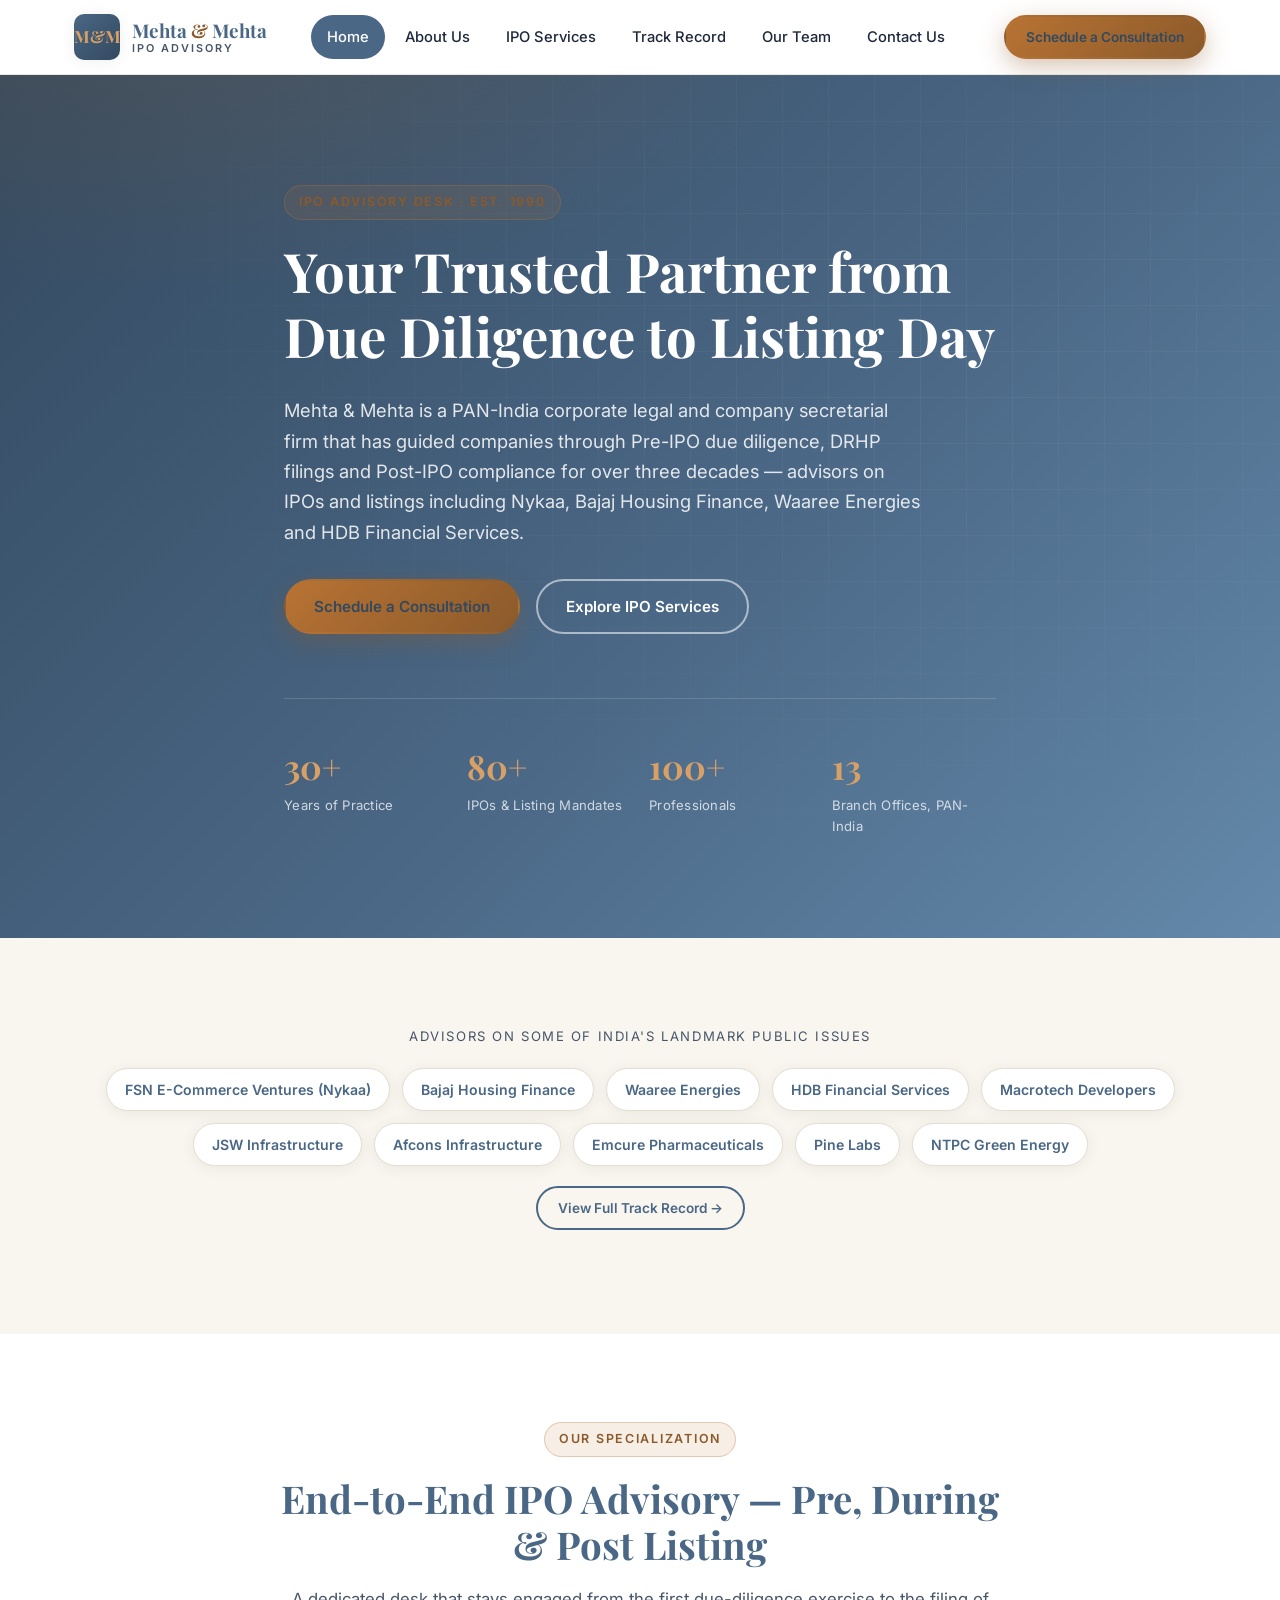
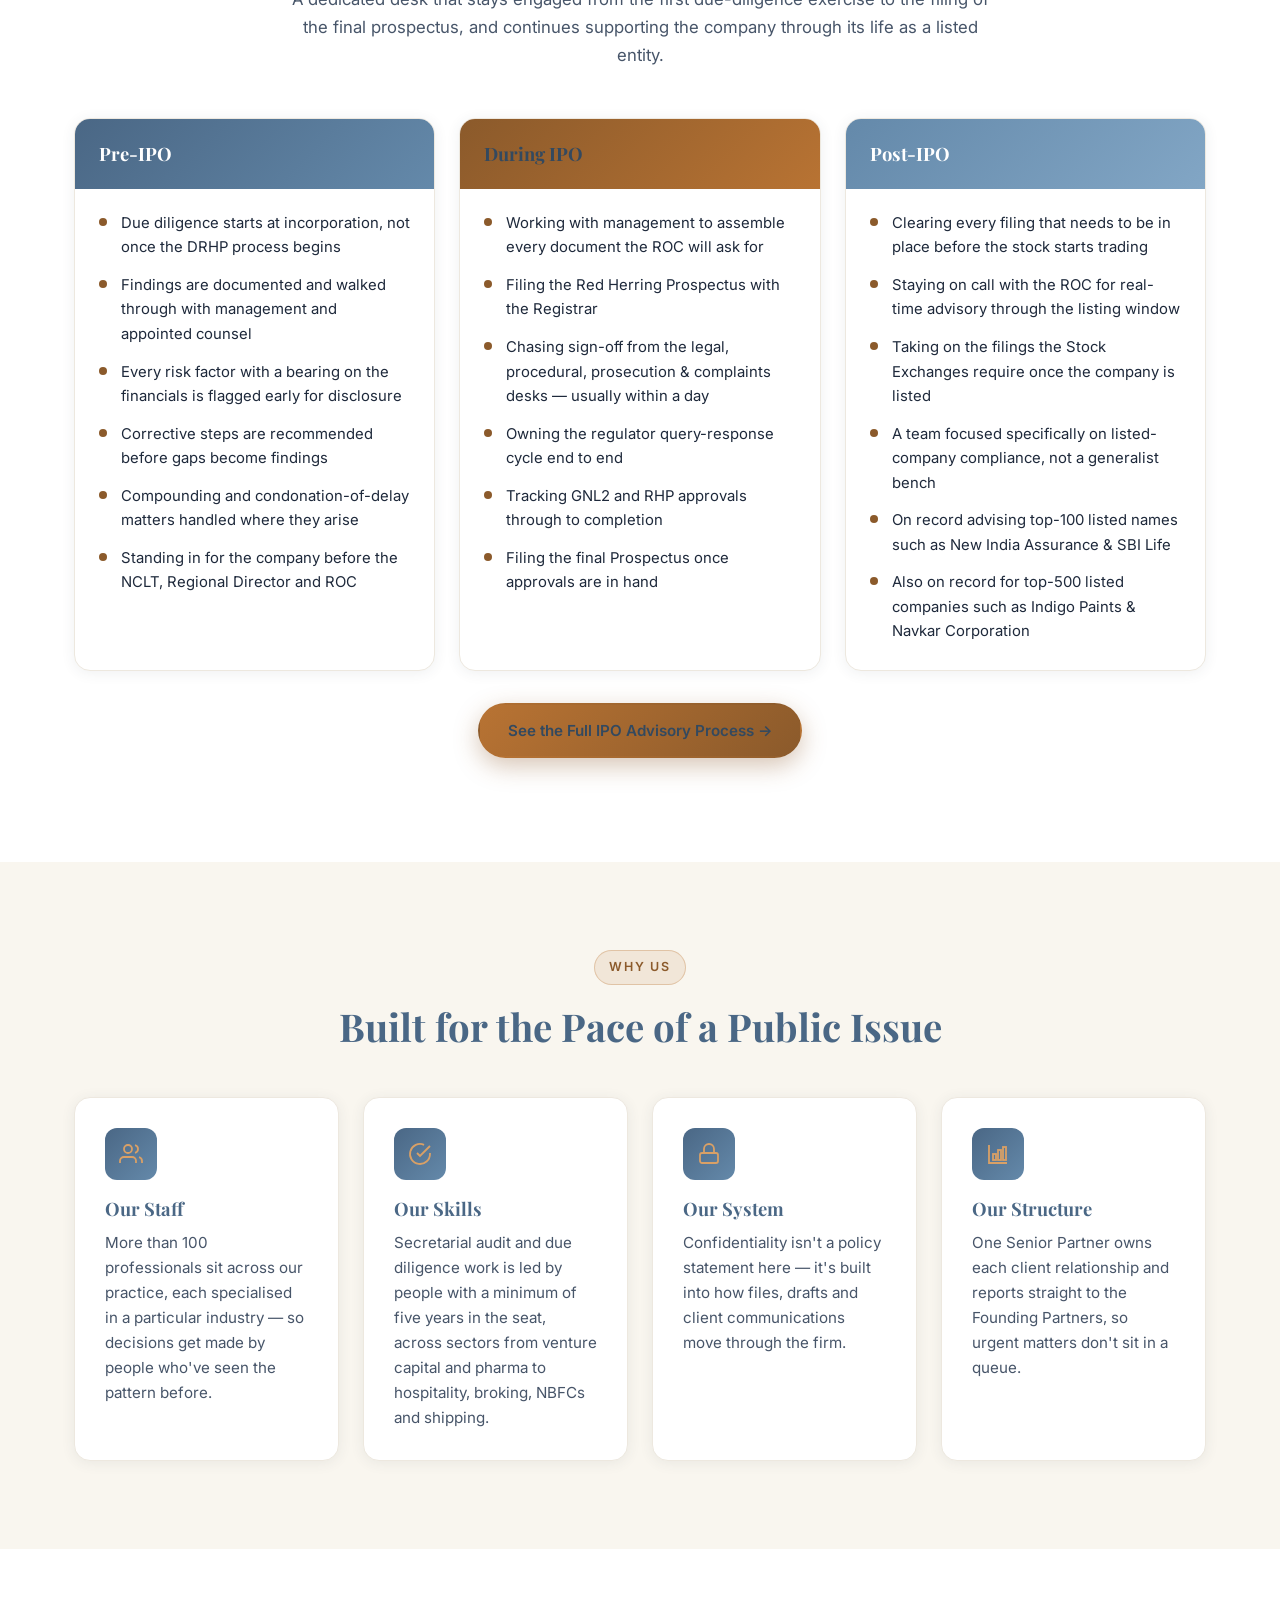
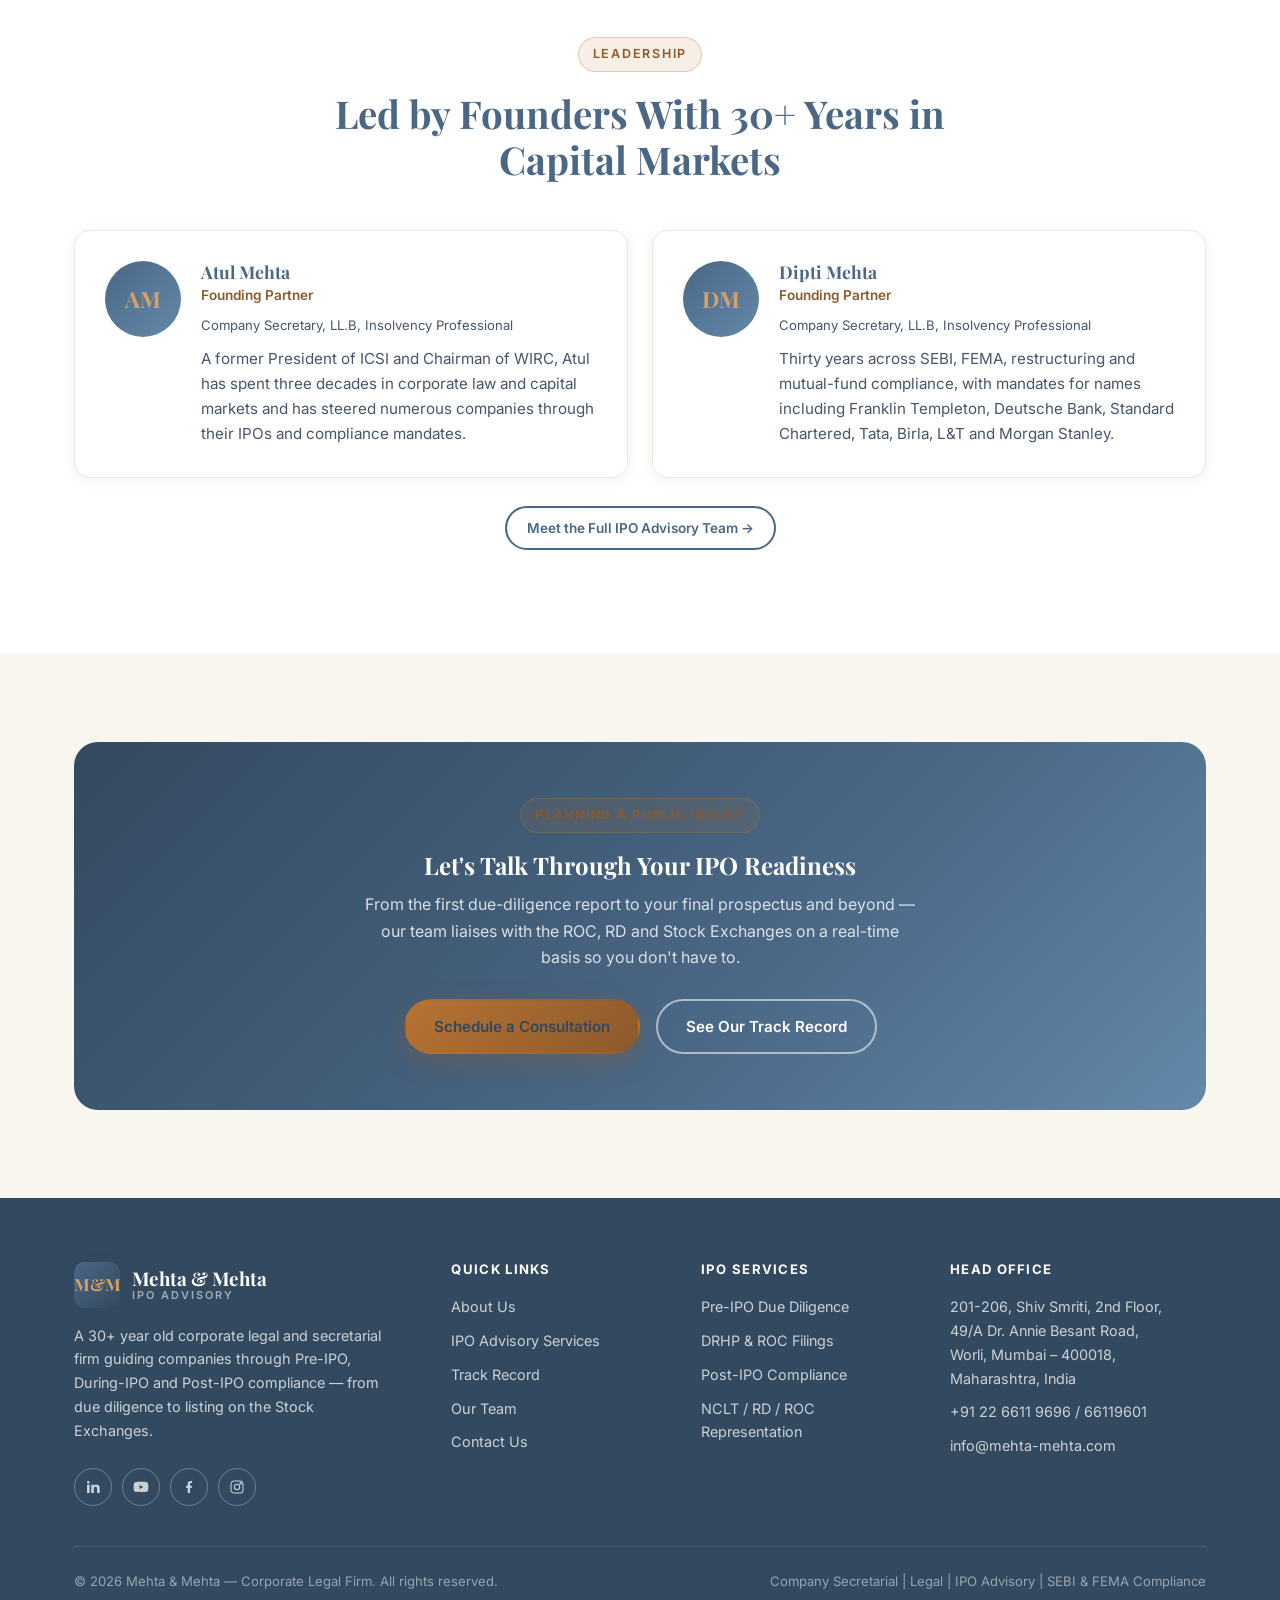
==== commit 04f0a422: "Add favicon and switch accent color to copper - Add M&M monogram favicon (SVG + PNG fallbacks + appl" ====
--- a/index.html
+++ b/index.html
@@ -5,6 +5,10 @@
 <meta name="viewport" content="width=device-width, initial-scale=1.0">
 <title>M&amp;M IPO Advisory | Mehta &amp; Mehta — Corporate Legal Firm</title>
 <meta name="description" content="Mehta & Mehta's IPO Advisory desk — Pre-IPO due diligence, DRHP & ROC filings, and post-listing compliance. 30+ years, advisors on 80+ IPOs and listings including Nykaa, Bajaj Housing Finance, Waaree Energies and HDB Financial Services.">
+<link rel="icon" href="favicon.svg" type="image/svg+xml">
+<link rel="icon" href="favicon-32.png" sizes="32x32" type="image/png">
+<link rel="icon" href="favicon-16.png" sizes="16x16" type="image/png">
+<link rel="apple-touch-icon" href="apple-touch-icon.png">
 <link rel="preconnect" href="https://fonts.googleapis.com">
 <link rel="preconnect" href="https://fonts.gstatic.com" crossorigin>
 <link href="https://fonts.googleapis.com/css2?family=Playfair+Display:wght@500;600;700&family=Inter:wght@300;400;500;600;700&display=swap" rel="stylesheet">
--- a/css/style.css
+++ b/css/style.css
@@ -1,6 +1,6 @@
 /* ============================================================
    M&M IPO Advisory — stylesheet
-   Palette: light slate blue / teal. Type: Playfair Display + Inter.
+   Palette: light slate blue / copper. Type: Playfair Display + Inter.
    ============================================================ */
 
 :root {
@@ -9,9 +9,9 @@
   --navy-mid:   #6489AA;
   --navy-light: #82A6C5;
 
-  --gold-dark:  #2E8B84;
-  --gold:       #45AFA6;
-  --gold-light: #8FD4CB;
+  --gold-dark:  #8B5A2B;
+  --gold:       #B87333;
+  --gold-light: #D9A066;
 
   --cream:      #F9F6EF;
   --border:     #E4DDD0;
@@ -84,13 +84,13 @@
   letter-spacing: .14em;
   text-transform: uppercase;
   color: var(--gold-dark);
-  background: rgba(69,175,166,.12);
-  border: 1px solid rgba(69,175,166,.3);
+  background: rgba(184,115,51,.12);
+  border: 1px solid rgba(184,115,51,.3);
   padding: 6px 14px;
   border-radius: 100px;
   margin-bottom: 18px;
 }
-.section-navy .eyebrow { color: var(--gold-light); background: rgba(69,175,166,.14); border-color: rgba(69,175,166,.35); }
+.section-navy .eyebrow { color: var(--gold-light); background: rgba(184,115,51,.14); border-color: rgba(184,115,51,.35); }
 
 .section-head { max-width: 720px; margin: 0 auto 48px; text-align: center; }
 .section-head h2 { font-size: clamp(1.7rem, 3vw, 2.4rem); }
@@ -116,9 +116,9 @@
 .btn-gold {
   background: linear-gradient(135deg, var(--gold), var(--gold-dark));
   color: var(--navy-dark);
-  box-shadow: 0 8px 24px rgba(46,139,132,.35);
-}
-.btn-gold:hover { transform: translateY(-2px); box-shadow: 0 12px 30px rgba(46,139,132,.45); }
+  box-shadow: 0 8px 24px rgba(139,90,43,.35);
+}
+.btn-gold:hover { transform: translateY(-2px); box-shadow: 0 12px 30px rgba(139,90,43,.45); }
 .btn-outline-light {
   border-color: rgba(255,255,255,.55);
   color: var(--white);
@@ -229,7 +229,7 @@
   position: relative;
   padding: 110px 0 100px;
   background:
-    radial-gradient(1100px 500px at 15% -10%, rgba(69,175,166,.16), transparent 60%),
+    radial-gradient(1100px 500px at 15% -10%, rgba(184,115,51,.16), transparent 60%),
     linear-gradient(135deg, var(--navy-dark), var(--navy) 55%, var(--navy-mid));
   color: var(--white);
   overflow: hidden;
@@ -451,7 +451,7 @@
 .contact-row { display: flex; gap: 14px; margin-bottom: 22px; align-items: flex-start; }
 .contact-row .ci-icon {
   width: 40px; height: 40px; border-radius: 10px;
-  background: rgba(69,175,166,.16);
+  background: rgba(184,115,51,.16);
   color: var(--gold-light);
   display: flex; align-items: center; justify-content: center;
   flex-shrink: 0;
@@ -496,7 +496,7 @@
 .form-note { font-size: .82rem; color: var(--slate); margin-top: 14px; }
 .form-success {
   display: none;
-  background: rgba(46,139,132,.1);
+  background: rgba(139,90,43,.1);
   border: 1px solid var(--gold-dark);
   color: var(--navy);
   padding: 12px 16px;
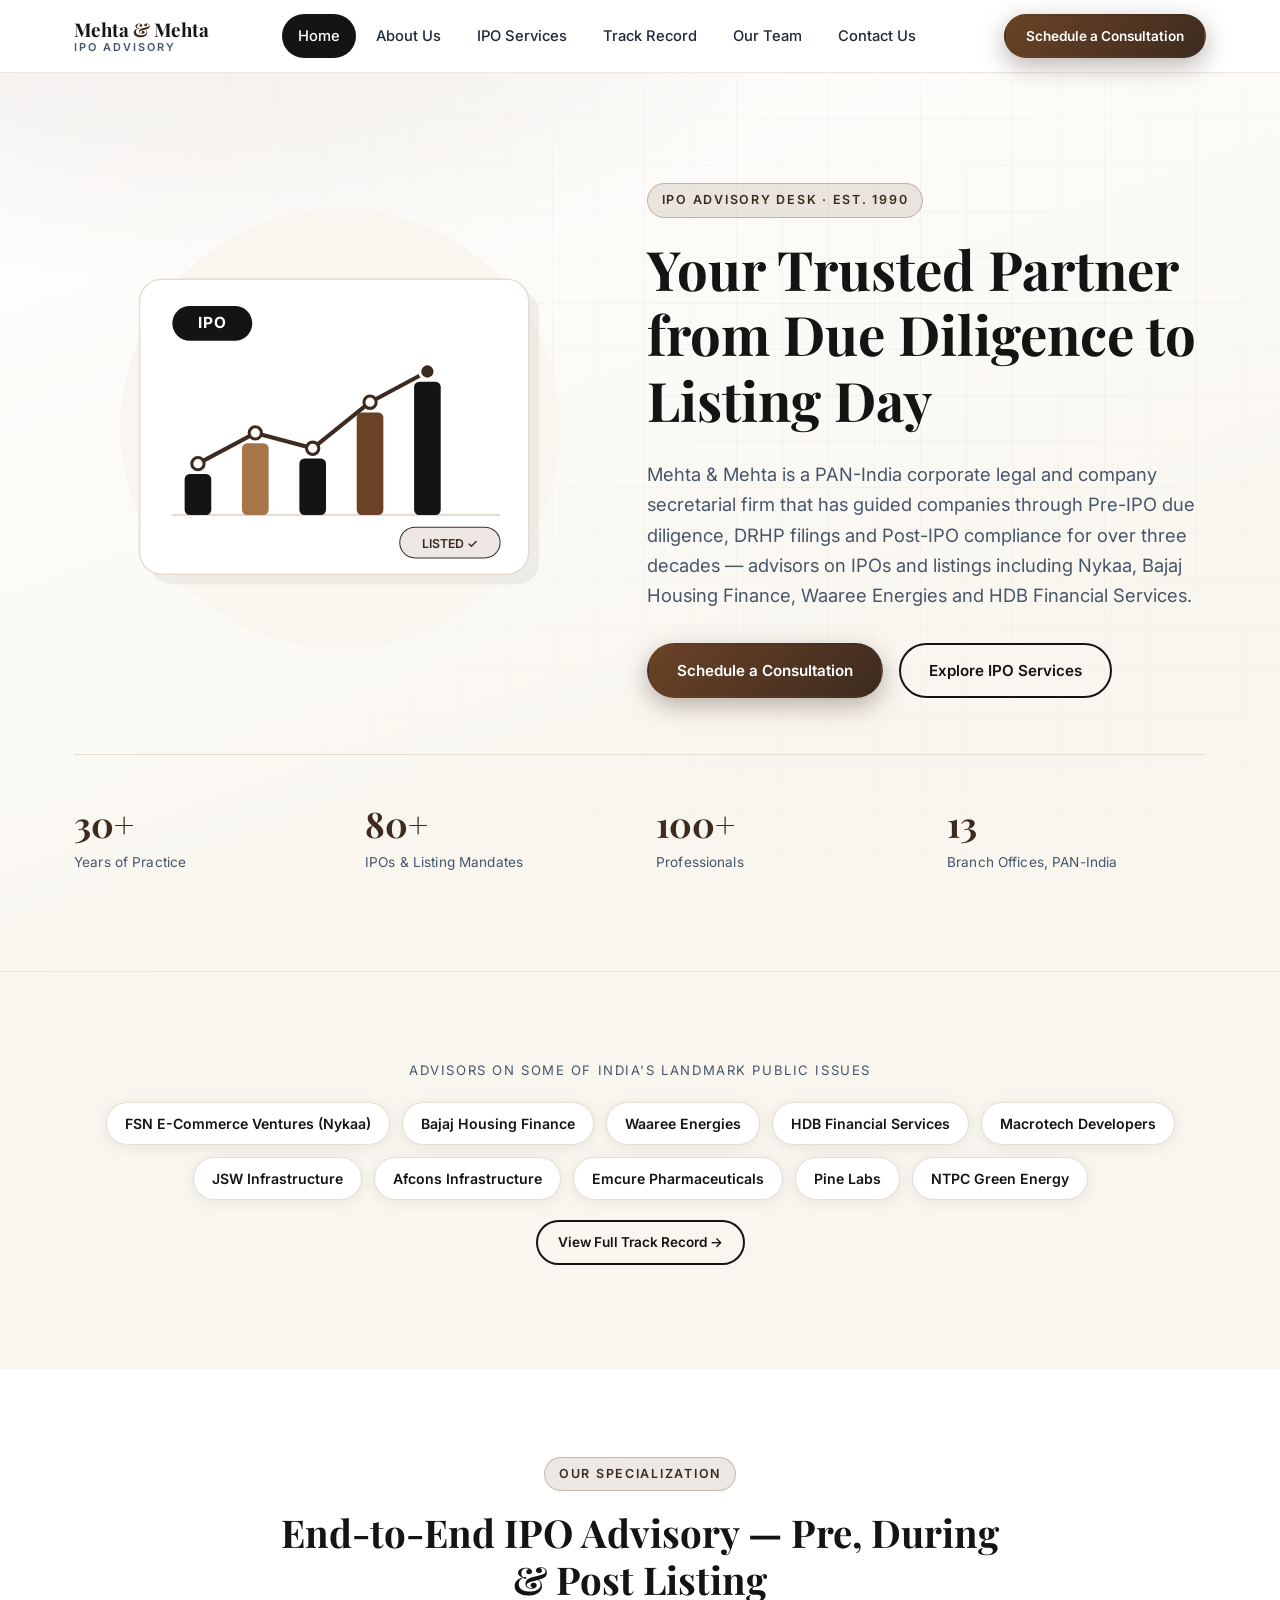
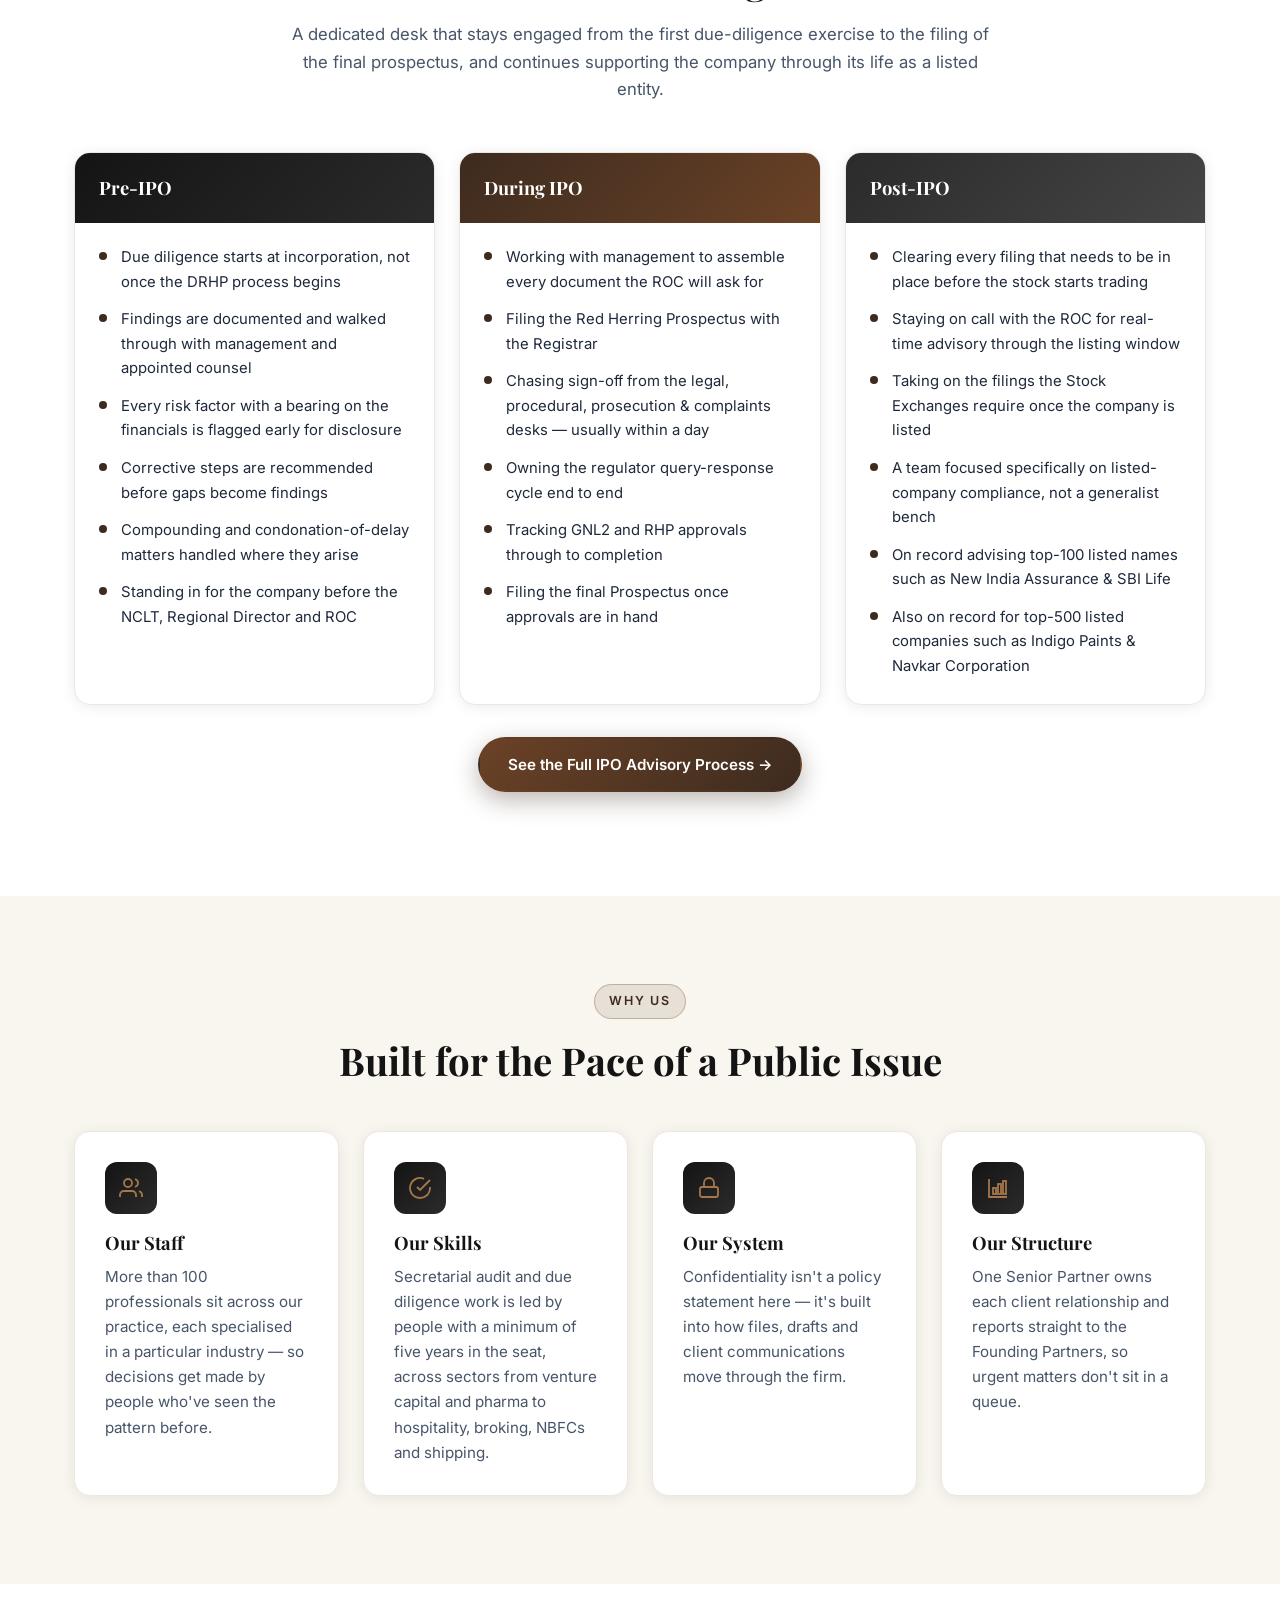
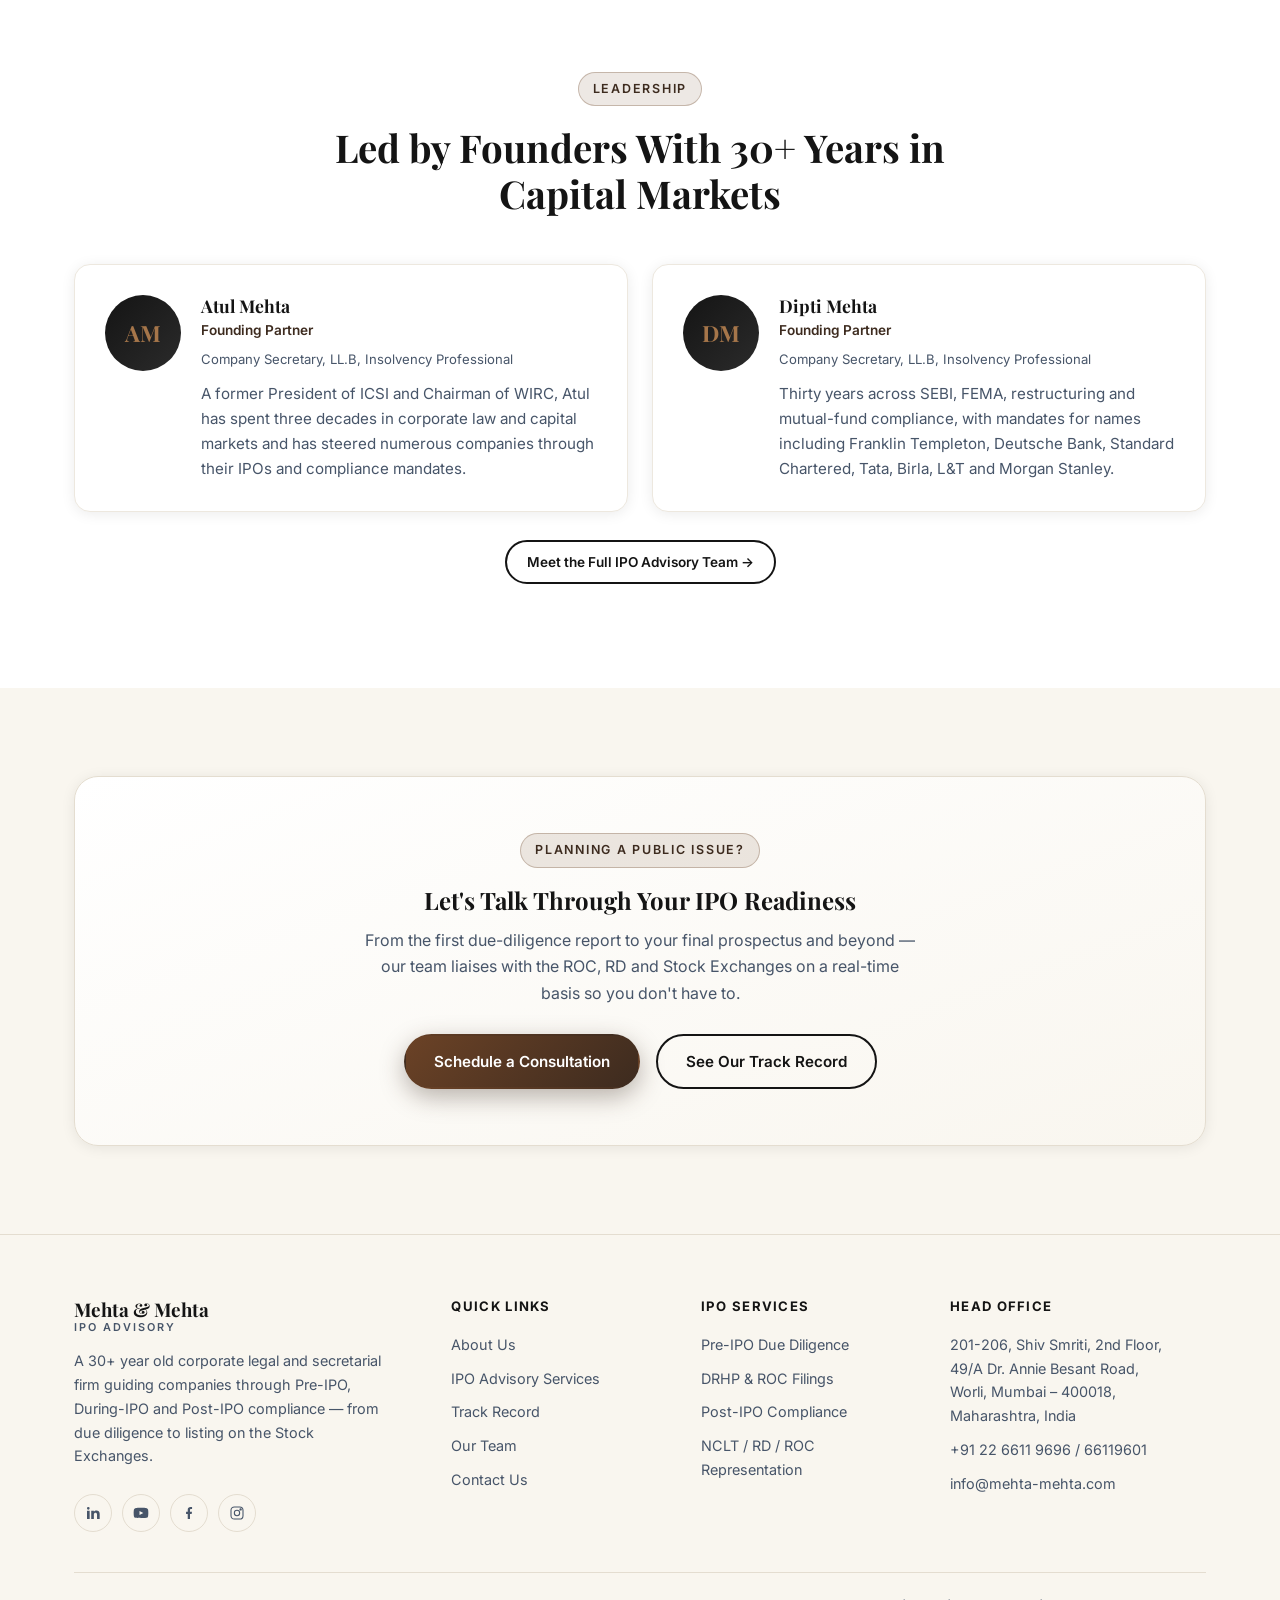
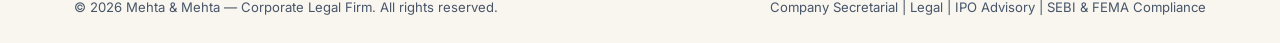
==== commit c7e6990b: "display" ====
--- a/index.html
+++ b/index.html
@@ -19,7 +19,6 @@
 <header class="main-header">
   <div class="nav-wrap">
     <a class="brand" href="index.html">
-      <div class="brand-badge">M&amp;M</div>
       <div class="brand-text">
         <span class="name">Mehta <span class="amp">&amp;</span> Mehta</span>
         <span class="tag">IPO Advisory</span>
@@ -44,20 +43,47 @@
 </header>
 
 <section class="hero">
-  <div class="container hero-inner">
-    <span class="eyebrow">IPO Advisory Desk · Est. 1990</span>
-    <h1>Your Trusted Partner from Due Diligence to Listing Day</h1>
-    <p class="lead">Mehta &amp; Mehta is a PAN-India corporate legal and company secretarial firm that has guided companies through Pre-IPO due diligence, DRHP filings and Post-IPO compliance for over three decades — advisors on IPOs and listings including Nykaa, Bajaj Housing Finance, Waaree Energies and HDB Financial Services.</p>
-    <div class="hero-actions">
-      <a class="btn btn-gold" href="contact.html">Schedule a Consultation</a>
-      <a class="btn btn-outline-light" href="services.html">Explore IPO Services</a>
-    </div>
-    <div class="hero-stats">
-      <div><div class="stat-num">30+</div><div class="stat-label">Years of Practice</div></div>
-      <div><div class="stat-num">80+</div><div class="stat-label">IPOs &amp; Listing Mandates</div></div>
-      <div><div class="stat-num">100+</div><div class="stat-label">Professionals</div></div>
-      <div><div class="stat-num">13</div><div class="stat-label">Branch Offices, PAN-India</div></div>
-    </div>
+  <div class="container">
+  <div class="hero-grid">
+    <div class="hero-visual">
+      <svg viewBox="0 0 520 480" role="img" aria-label="Illustration of a rising IPO listing chart">
+        <circle cx="260" cy="240" r="215" fill="var(--cream)"/>
+        <rect x="74" y="104" width="380" height="288" rx="22" fill="rgba(0,0,0,.05)"/>
+        <rect x="64" y="94" width="380" height="288" rx="22" fill="var(--white)" stroke="var(--border)" stroke-width="1.5"/>
+        <line x1="96" y1="324" x2="416" y2="324" stroke="var(--border)" stroke-width="2"/>
+        <rect x="108" y="284" width="26" height="40" rx="5" fill="var(--navy)"/>
+        <rect x="164" y="254" width="26" height="70" rx="5" fill="var(--gold-light)"/>
+        <rect x="220" y="269" width="26" height="55" rx="5" fill="var(--navy)"/>
+        <rect x="276" y="224" width="26" height="100" rx="5" fill="var(--gold)"/>
+        <rect x="332" y="194" width="26" height="130" rx="5" fill="var(--navy)"/>
+        <polyline points="121,274 177,244 233,259 289,214 345,184" fill="none" stroke="var(--gold-dark)" stroke-width="4" stroke-linecap="round" stroke-linejoin="round"/>
+        <circle cx="121" cy="274" r="6" fill="var(--white)" stroke="var(--gold-dark)" stroke-width="3"/>
+        <circle cx="177" cy="244" r="6" fill="var(--white)" stroke="var(--gold-dark)" stroke-width="3"/>
+        <circle cx="233" cy="259" r="6" fill="var(--white)" stroke="var(--gold-dark)" stroke-width="3"/>
+        <circle cx="289" cy="214" r="6" fill="var(--white)" stroke="var(--gold-dark)" stroke-width="3"/>
+        <circle cx="345" cy="184" r="7.5" fill="var(--gold-dark)" stroke="var(--white)" stroke-width="3"/>
+        <rect x="96" y="120" width="78" height="34" rx="17" fill="var(--navy)"/>
+        <text x="135" y="142" text-anchor="middle" font-family="Inter, sans-serif" font-weight="700" font-size="15" fill="var(--white)" letter-spacing="1">IPO</text>
+        <rect x="318" y="336" width="98" height="30" rx="15" fill="rgba(107,66,38,.12)" stroke="var(--gold-dark)" stroke-width="1"/>
+        <text x="367" y="356" text-anchor="middle" font-family="Inter, sans-serif" font-weight="600" font-size="12" fill="var(--gold-dark)">LISTED &#10003;</text>
+      </svg>
+    </div>
+    <div class="hero-inner">
+      <span class="eyebrow">IPO Advisory Desk · Est. 1990</span>
+      <h1>Your Trusted Partner from Due Diligence to Listing Day</h1>
+      <p class="lead">Mehta &amp; Mehta is a PAN-India corporate legal and company secretarial firm that has guided companies through Pre-IPO due diligence, DRHP filings and Post-IPO compliance for over three decades — advisors on IPOs and listings including Nykaa, Bajaj Housing Finance, Waaree Energies and HDB Financial Services.</p>
+      <div class="hero-actions">
+        <a class="btn btn-gold" href="contact.html">Schedule a Consultation</a>
+        <a class="btn btn-outline-navy" href="services.html">Explore IPO Services</a>
+      </div>
+    </div>
+  </div>
+  <div class="hero-stats">
+    <div><div class="stat-num">30+</div><div class="stat-label">Years of Practice</div></div>
+    <div><div class="stat-num">80+</div><div class="stat-label">IPOs &amp; Listing Mandates</div></div>
+    <div><div class="stat-num">100+</div><div class="stat-label">Professionals</div></div>
+    <div><div class="stat-num">13</div><div class="stat-label">Branch Offices, PAN-India</div></div>
+  </div>
   </div>
 </section>
 
@@ -203,7 +229,7 @@
       <p>From the first due-diligence report to your final prospectus and beyond — our team liaises with the ROC, RD and Stock Exchanges on a real-time basis so you don't have to.</p>
       <div class="cta-actions">
         <a class="btn btn-gold" href="contact.html">Schedule a Consultation</a>
-        <a class="btn btn-outline-light" href="track-record.html">See Our Track Record</a>
+        <a class="btn btn-outline-navy" href="track-record.html">See Our Track Record</a>
       </div>
     </div>
   </div>
@@ -214,7 +240,6 @@
     <div class="footer-grid">
       <div>
         <a class="brand" href="index.html" style="margin-bottom:16px;">
-          <div class="brand-badge">M&amp;M</div>
           <div class="brand-text">
             <span class="name">Mehta &amp; Mehta</span>
             <span class="tag">IPO Advisory</span>
--- a/css/style.css
+++ b/css/style.css
@@ -1,17 +1,17 @@
 /* ============================================================
    M&M IPO Advisory — stylesheet
-   Palette: light slate blue / copper. Type: Playfair Display + Inter.
+   Palette: black primary / dark bronze accent, light background.
    ============================================================ */
 
 :root {
-  --navy-dark:  #33495F;
-  --navy:       #4A6785;
-  --navy-mid:   #6489AA;
-  --navy-light: #82A6C5;
-
-  --gold-dark:  #8B5A2B;
-  --gold:       #B87333;
-  --gold-light: #D9A066;
+  --navy-dark:  #000000;
+  --navy:       #141414;
+  --navy-mid:   #2B2B2B;
+  --navy-light: #454545;
+
+  --gold-dark:  #3D2B1F;
+  --gold:       #6B4226;
+  --gold-light: #A6764A;
 
   --cream:      #F9F6EF;
   --border:     #E4DDD0;
@@ -25,9 +25,9 @@
   --radius-lg:  16px;
   --radius-xl:  24px;
 
-  --shadow-sm:  0 2px 14px rgba(45,62,80,.08);
-  --shadow-md:  0 8px 32px rgba(45,62,80,.13);
-  --shadow-lg:  0 20px 60px rgba(45,62,80,.18);
+  --shadow-sm:  0 2px 14px rgba(0,0,0,.08);
+  --shadow-md:  0 8px 32px rgba(0,0,0,.13);
+  --shadow-lg:  0 20px 60px rgba(0,0,0,.18);
 
   --font-serif: 'Playfair Display', Georgia, serif;
   --font-sans:  'Inter', system-ui, -apple-system, sans-serif;
@@ -84,13 +84,13 @@
   letter-spacing: .14em;
   text-transform: uppercase;
   color: var(--gold-dark);
-  background: rgba(184,115,51,.12);
-  border: 1px solid rgba(184,115,51,.3);
+  background: rgba(107,66,38,.12);
+  border: 1px solid rgba(107,66,38,.3);
   padding: 6px 14px;
   border-radius: 100px;
   margin-bottom: 18px;
 }
-.section-navy .eyebrow { color: var(--gold-light); background: rgba(184,115,51,.14); border-color: rgba(184,115,51,.35); }
+.section-navy .eyebrow { color: var(--gold-light); background: rgba(107,66,38,.14); border-color: rgba(107,66,38,.35); }
 
 .section-head { max-width: 720px; margin: 0 auto 48px; text-align: center; }
 .section-head h2 { font-size: clamp(1.7rem, 3vw, 2.4rem); }
@@ -115,10 +115,10 @@
 }
 .btn-gold {
   background: linear-gradient(135deg, var(--gold), var(--gold-dark));
-  color: var(--navy-dark);
-  box-shadow: 0 8px 24px rgba(139,90,43,.35);
-}
-.btn-gold:hover { transform: translateY(-2px); box-shadow: 0 12px 30px rgba(139,90,43,.45); }
+  color: var(--white);
+  box-shadow: 0 8px 24px rgba(61,43,31,.35);
+}
+.btn-gold:hover { transform: translateY(-2px); box-shadow: 0 12px 30px rgba(61,43,31,.45); }
 .btn-outline-light {
   border-color: rgba(255,255,255,.55);
   color: var(--white);
@@ -152,18 +152,6 @@
   margin: 0 auto;
 }
 .brand { display: flex; align-items: center; gap: 12px; }
-.brand-badge {
-  width: 46px; height: 46px;
-  border-radius: 10px;
-  background: linear-gradient(135deg, var(--navy), var(--navy-dark));
-  color: var(--gold-light);
-  font-family: var(--font-serif);
-  font-weight: 700;
-  font-size: 1.05rem;
-  display: flex; align-items: center; justify-content: center;
-  flex-shrink: 0;
-  box-shadow: var(--shadow-sm);
-}
 .brand-text { line-height: 1.15; }
 .brand-text .name {
   font-family: var(--font-serif);
@@ -229,47 +217,63 @@
   position: relative;
   padding: 110px 0 100px;
   background:
-    radial-gradient(1100px 500px at 15% -10%, rgba(184,115,51,.16), transparent 60%),
-    linear-gradient(135deg, var(--navy-dark), var(--navy) 55%, var(--navy-mid));
-  color: var(--white);
+    radial-gradient(1100px 500px at 15% -10%, rgba(107,66,38,.10), transparent 60%),
+    linear-gradient(160deg, var(--white), var(--cream) 70%);
+  color: var(--slate-dark);
   overflow: hidden;
+  border-bottom: 1px solid var(--border-light);
 }
 .hero::after {
   content: "";
   position: absolute; inset: 0;
-  background-image: linear-gradient(rgba(255,255,255,.05) 1px, transparent 1px), linear-gradient(90deg, rgba(255,255,255,.05) 1px, transparent 1px);
+  background-image: linear-gradient(rgba(0,0,0,.035) 1px, transparent 1px), linear-gradient(90deg, rgba(0,0,0,.035) 1px, transparent 1px);
   background-size: 46px 46px;
   mask-image: radial-gradient(ellipse at 70% 30%, black, transparent 70%);
   pointer-events: none;
 }
-.hero-inner { position: relative; z-index: 1; max-width: 760px; }
-.hero h1 { color: var(--white); font-size: clamp(2.1rem, 4.4vw, 3.4rem); }
-.hero .lead { font-size: 1.15rem; color: rgba(255,255,255,.85); max-width: 640px; }
+.hero-grid {
+  position: relative; z-index: 1;
+  display: grid;
+  grid-template-columns: 1fr 1.05fr;
+  gap: 40px;
+  align-items: start;
+}
+.hero-visual { display: flex; justify-content: center; }
+.hero-visual svg { width: 100%; max-width: 100%; height: auto; }
+.hero-inner { max-width: none; }
+.hero h1 { color: var(--navy); font-size: clamp(2.1rem, 4.4vw, 3.4rem); }
+.hero .lead { font-size: 1.15rem; color: var(--slate); max-width: 640px; }
 .hero-actions { display: flex; gap: 16px; flex-wrap: wrap; margin-top: 32px; }
+
+@media (max-width: 900px) {
+  .hero-grid { grid-template-columns: 1fr; gap: 32px; }
+  .hero-visual svg { max-width: 340px; }
+}
 
 .hero-stats {
   position: relative; z-index: 1;
   display: grid;
   grid-template-columns: repeat(4, 1fr);
-  gap: 18px;
-  margin-top: 64px;
+  gap: 32px;
+  margin-top: 56px;
   padding-top: 40px;
-  border-top: 1px solid rgba(255,255,255,.15);
-}
-.hero-stats .stat-num { font-family: var(--font-serif); font-size: 2.1rem; font-weight: 700; color: var(--gold-light); }
-.hero-stats .stat-label { font-size: .82rem; color: rgba(255,255,255,.75); letter-spacing: .02em; }
-@media (max-width: 768px) { .hero-stats { grid-template-columns: repeat(2, 1fr); } }
+  border-top: 1px solid var(--border);
+}
+.hero-stats .stat-num { font-family: var(--font-serif); font-size: 2.2rem; font-weight: 700; color: var(--gold-dark); white-space: nowrap; }
+.hero-stats .stat-label { font-size: .85rem; color: var(--slate); letter-spacing: .01em; line-height: 1.35; }
+@media (max-width: 700px) { .hero-stats { grid-template-columns: repeat(2, 1fr); gap: 24px; } }
 
 /* ---------- Page header (inner pages) ---------- */
 .page-hero {
   padding: 64px 0 56px;
-  background: linear-gradient(135deg, var(--navy-dark), var(--navy) 60%, var(--navy-mid));
-  color: var(--white);
-}
-.page-hero .breadcrumb { font-size: .85rem; color: rgba(255,255,255,.65); margin-bottom: 14px; }
-.page-hero .breadcrumb a:hover { color: var(--gold-light); }
-.page-hero h1 { color: var(--white); font-size: clamp(1.9rem, 3.6vw, 2.7rem); }
-.page-hero p { color: rgba(255,255,255,.82); max-width: 680px; font-size: 1.05rem; }
+  background: linear-gradient(160deg, var(--cream), var(--white) 70%);
+  color: var(--slate-dark);
+  border-bottom: 1px solid var(--border-light);
+}
+.page-hero .breadcrumb { font-size: .85rem; color: var(--slate); margin-bottom: 14px; }
+.page-hero .breadcrumb a:hover { color: var(--gold-dark); }
+.page-hero h1 { color: var(--navy); font-size: clamp(1.9rem, 3.6vw, 2.7rem); }
+.page-hero p { color: var(--slate); max-width: 680px; font-size: 1.05rem; }
 
 /* ---------- Cards / grids ---------- */
 .grid { display: grid; gap: 24px; }
@@ -318,7 +322,7 @@
   color: var(--white);
 }
 .timeline-col.pre .tl-head { background: linear-gradient(135deg, var(--navy), var(--navy-mid)); }
-.timeline-col.during .tl-head { background: linear-gradient(135deg, var(--gold-dark), var(--gold)); color: var(--navy-dark); }
+.timeline-col.during .tl-head { background: linear-gradient(135deg, var(--gold-dark), var(--gold)); color: var(--white); }
 .timeline-col.post .tl-head { background: linear-gradient(135deg, var(--navy-mid), var(--navy-light)); }
 .timeline-col ul { padding: 22px 24px 26px; }
 .timeline-col li {
@@ -441,31 +445,33 @@
 .contact-grid { display: grid; grid-template-columns: 1fr 1.1fr; gap: 44px; }
 @media (max-width: 900px) { .contact-grid { grid-template-columns: 1fr; } }
 .contact-info-card {
-  background: var(--navy);
-  background: linear-gradient(160deg, var(--navy-dark), var(--navy));
-  color: var(--white);
+  background: linear-gradient(160deg, var(--white), var(--cream));
+  border: 1px solid var(--border);
+  color: var(--slate-dark);
   border-radius: var(--radius-lg);
   padding: 36px;
-}
-.contact-info-card h3 { color: var(--white); }
+  box-shadow: var(--shadow-sm);
+}
+.contact-info-card h3 { color: var(--navy); }
 .contact-row { display: flex; gap: 14px; margin-bottom: 22px; align-items: flex-start; }
 .contact-row .ci-icon {
   width: 40px; height: 40px; border-radius: 10px;
-  background: rgba(184,115,51,.16);
-  color: var(--gold-light);
+  background: rgba(107,66,38,.14);
+  color: var(--gold-dark);
   display: flex; align-items: center; justify-content: center;
   flex-shrink: 0;
 }
-.contact-row .ci-label { font-size: .78rem; text-transform: uppercase; letter-spacing: .08em; color: rgba(255,255,255,.6); margin-bottom: 3px; }
-.contact-row a:hover { color: var(--gold-light); }
+.contact-row .ci-label { font-size: .78rem; text-transform: uppercase; letter-spacing: .08em; color: var(--slate); margin-bottom: 3px; }
+.contact-row a:hover { color: var(--gold-dark); }
 .social-row { display: flex; gap: 10px; margin-top: 26px; }
 .social-row a {
   width: 38px; height: 38px; border-radius: 50%;
-  border: 1px solid rgba(255,255,255,.3);
+  border: 1px solid var(--border);
+  color: var(--slate);
   display: flex; align-items: center; justify-content: center;
   transition: var(--transition);
 }
-.social-row a:hover { background: var(--gold); border-color: var(--gold); color: var(--navy-dark); }
+.social-row a:hover { background: var(--gold); border-color: var(--gold); color: var(--white); }
 
 .form-card {
   background: var(--white);
@@ -496,7 +502,7 @@
 .form-note { font-size: .82rem; color: var(--slate); margin-top: 14px; }
 .form-success {
   display: none;
-  background: rgba(139,90,43,.1);
+  background: rgba(61,43,31,.1);
   border: 1px solid var(--gold-dark);
   color: var(--navy);
   padding: 12px 16px;
@@ -511,41 +517,43 @@
 
 /* ---------- CTA band ---------- */
 .cta-band {
-  background: linear-gradient(135deg, var(--navy-dark), var(--navy) 60%, var(--navy-mid));
-  color: var(--white);
+  background: linear-gradient(160deg, var(--white), var(--cream));
+  color: var(--slate-dark);
+  border: 1px solid var(--border);
   border-radius: var(--radius-xl);
   padding: 56px;
   text-align: center;
-}
-.cta-band h2 { color: var(--white); margin-bottom: 12px; }
-.cta-band p { color: rgba(255,255,255,.8); max-width: 560px; margin: 0 auto 28px; }
+  box-shadow: var(--shadow-sm);
+}
+.cta-band h2 { color: var(--navy); margin-bottom: 12px; }
+.cta-band p { color: var(--slate); max-width: 560px; margin: 0 auto 28px; }
 .cta-actions { display: flex; gap: 16px; justify-content: center; flex-wrap: wrap; }
 
 /* ---------- Footer ---------- */
-.site-footer { background: var(--navy-dark); color: rgba(255,255,255,.75); padding-top: 64px; }
+.site-footer { background: var(--cream); color: var(--slate); padding-top: 64px; border-top: 1px solid var(--border); }
 .footer-grid {
   display: grid;
   grid-template-columns: 1.6fr 1fr 1fr 1.2fr;
   gap: 36px;
   padding-bottom: 40px;
-  border-bottom: 1px solid rgba(255,255,255,.1);
+  border-bottom: 1px solid var(--border);
 }
 @media (max-width: 860px) { .footer-grid { grid-template-columns: 1fr 1fr; } }
 @media (max-width: 520px) { .footer-grid { grid-template-columns: 1fr; } }
-.site-footer h4 { color: var(--white); font-family: var(--font-sans); font-size: .82rem; text-transform: uppercase; letter-spacing: .1em; margin-bottom: 18px; }
-.site-footer .brand-text .name { color: var(--white); }
-.site-footer .brand-text .tag { color: rgba(255,255,255,.55); }
+.site-footer h4 { color: var(--navy); font-family: var(--font-sans); font-size: .82rem; text-transform: uppercase; letter-spacing: .1em; margin-bottom: 18px; }
+.site-footer .brand-text .name { color: var(--navy); }
+.site-footer .brand-text .tag { color: var(--slate); }
 .site-footer p.desc { font-size: .9rem; max-width: 320px; }
 .footer-links li { margin-bottom: 10px; font-size: .9rem; }
-.footer-links a:hover { color: var(--gold-light); }
+.footer-links a:hover { color: var(--gold-dark); }
 .footer-bottom {
   display: flex; justify-content: space-between; align-items: center;
   flex-wrap: wrap; gap: 12px;
   padding: 24px 0;
   font-size: .82rem;
-  color: rgba(255,255,255,.5);
-}
-.footer-bottom .social-row a { border-color: rgba(255,255,255,.2); color: rgba(255,255,255,.7); width: 34px; height: 34px; }
+  color: var(--slate);
+}
+.footer-bottom .social-row a { border-color: var(--border); color: var(--slate); width: 34px; height: 34px; }
 
 /* ---------- Reveal-on-scroll (content is always visible; this only adds a subtle settle-in) ---------- */
 .reveal { opacity: 1; transform: none; }
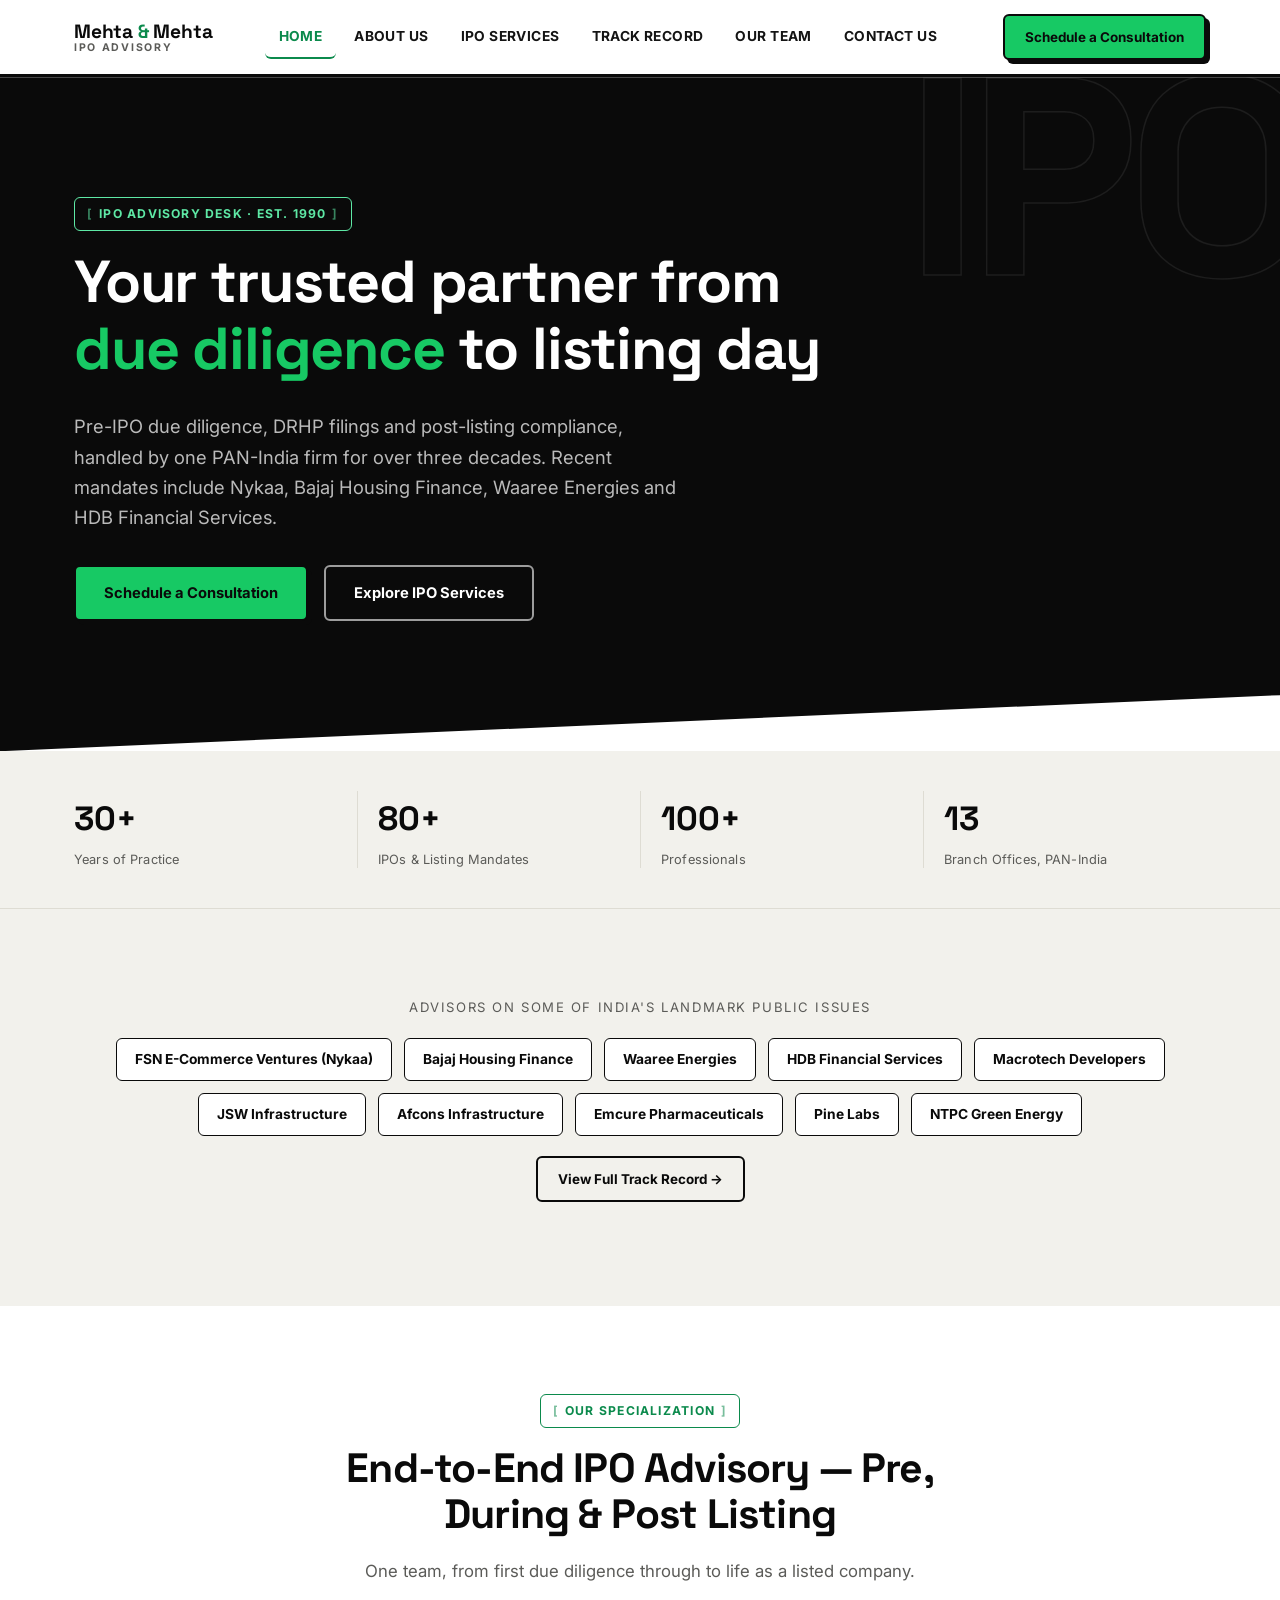
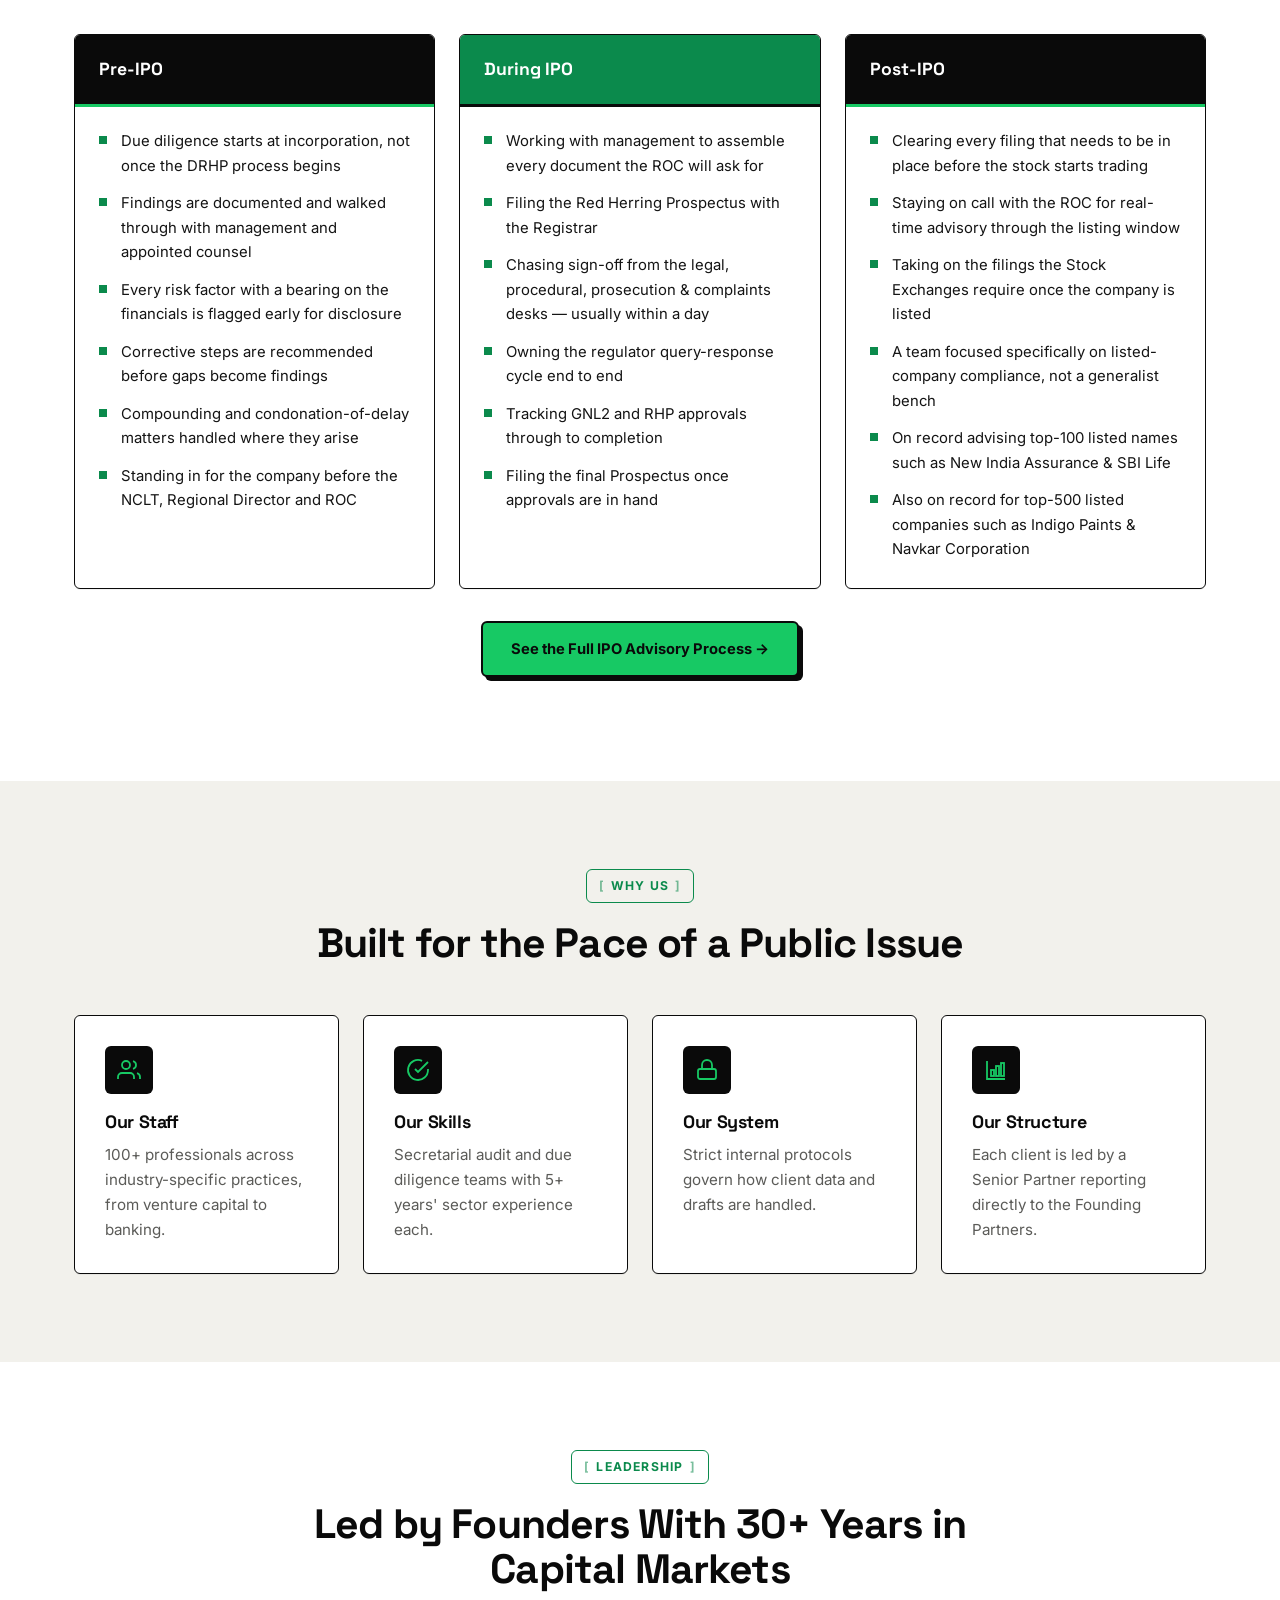
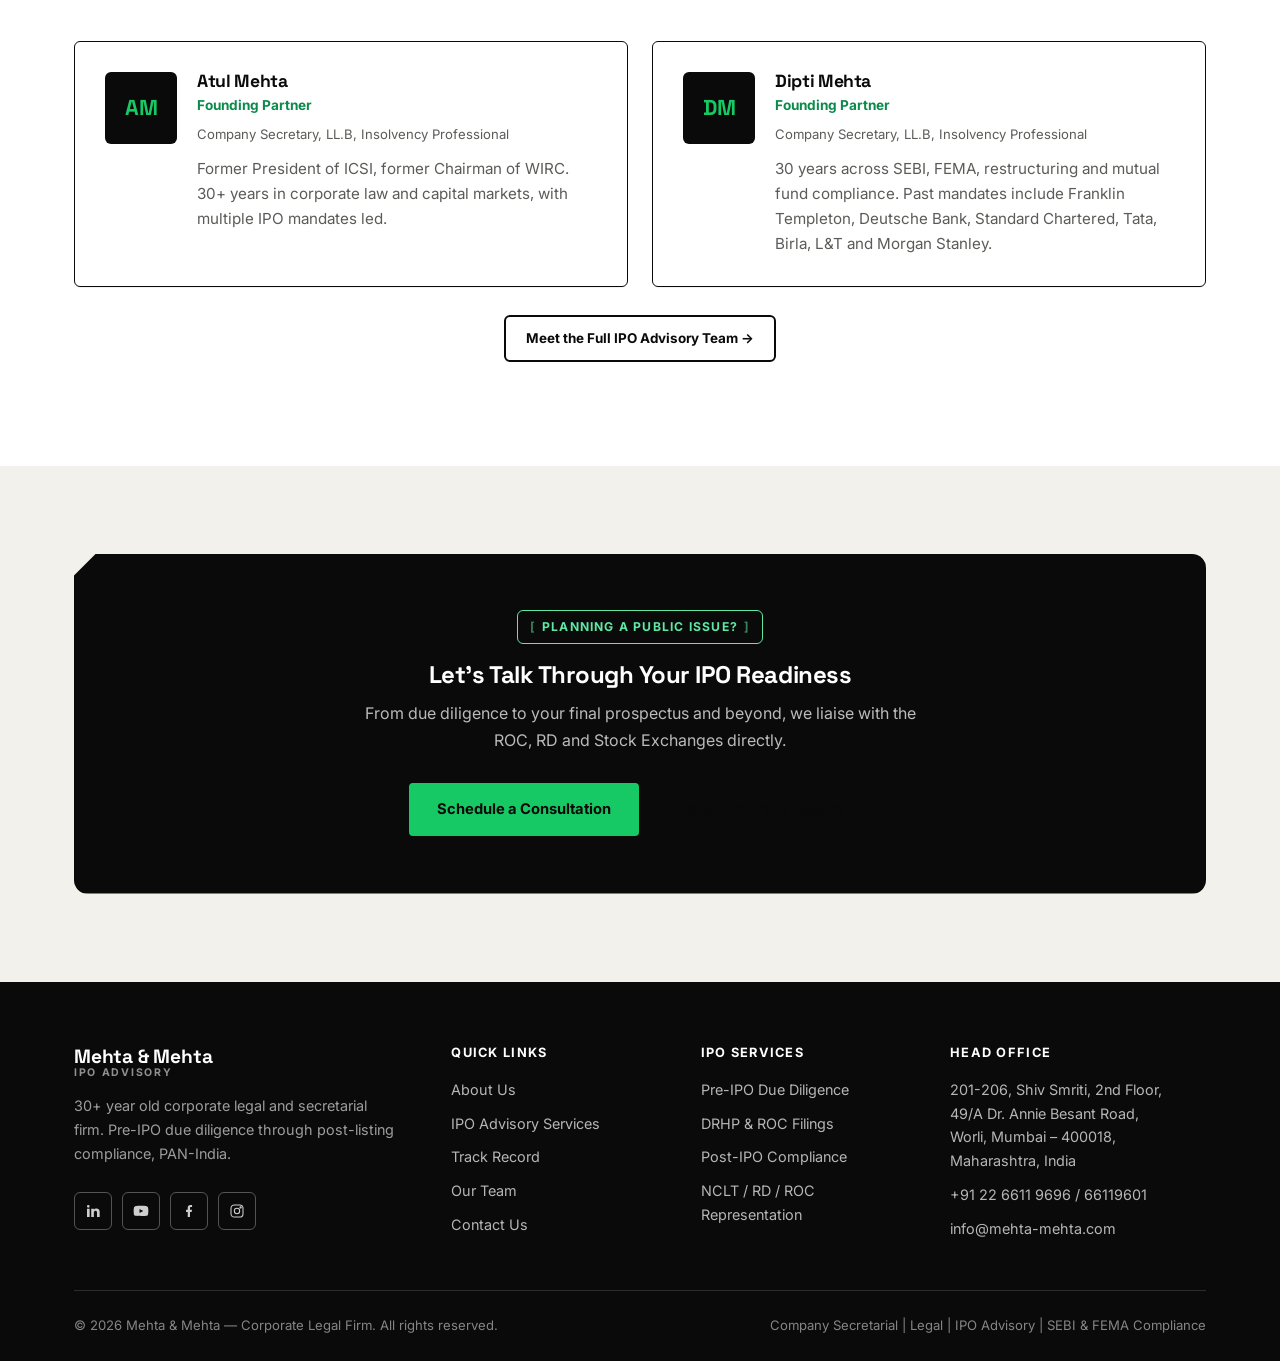
==== commit 4a1e7d48: "look" ====
--- a/index.html
+++ b/index.html
@@ -11,7 +11,7 @@
 <link rel="apple-touch-icon" href="apple-touch-icon.png">
 <link rel="preconnect" href="https://fonts.googleapis.com">
 <link rel="preconnect" href="https://fonts.gstatic.com" crossorigin>
-<link href="https://fonts.googleapis.com/css2?family=Playfair+Display:wght@500;600;700&family=Inter:wght@300;400;500;600;700&display=swap" rel="stylesheet">
+<link href="https://fonts.googleapis.com/css2?family=Space+Grotesk:wght@500;600;700&family=Inter:wght@300;400;500;600;700&display=swap" rel="stylesheet">
 <link rel="stylesheet" href="css/style.css">
 </head>
 <body>
@@ -43,49 +43,25 @@
 </header>
 
 <section class="hero">
-  <div class="container">
-  <div class="hero-grid">
-    <div class="hero-visual">
-      <svg viewBox="0 0 520 480" role="img" aria-label="Illustration of a rising IPO listing chart">
-        <circle cx="260" cy="240" r="215" fill="var(--cream)"/>
-        <rect x="74" y="104" width="380" height="288" rx="22" fill="rgba(0,0,0,.05)"/>
-        <rect x="64" y="94" width="380" height="288" rx="22" fill="var(--white)" stroke="var(--border)" stroke-width="1.5"/>
-        <line x1="96" y1="324" x2="416" y2="324" stroke="var(--border)" stroke-width="2"/>
-        <rect x="108" y="284" width="26" height="40" rx="5" fill="var(--navy)"/>
-        <rect x="164" y="254" width="26" height="70" rx="5" fill="var(--gold-light)"/>
-        <rect x="220" y="269" width="26" height="55" rx="5" fill="var(--navy)"/>
-        <rect x="276" y="224" width="26" height="100" rx="5" fill="var(--gold)"/>
-        <rect x="332" y="194" width="26" height="130" rx="5" fill="var(--navy)"/>
-        <polyline points="121,274 177,244 233,259 289,214 345,184" fill="none" stroke="var(--gold-dark)" stroke-width="4" stroke-linecap="round" stroke-linejoin="round"/>
-        <circle cx="121" cy="274" r="6" fill="var(--white)" stroke="var(--gold-dark)" stroke-width="3"/>
-        <circle cx="177" cy="244" r="6" fill="var(--white)" stroke="var(--gold-dark)" stroke-width="3"/>
-        <circle cx="233" cy="259" r="6" fill="var(--white)" stroke="var(--gold-dark)" stroke-width="3"/>
-        <circle cx="289" cy="214" r="6" fill="var(--white)" stroke="var(--gold-dark)" stroke-width="3"/>
-        <circle cx="345" cy="184" r="7.5" fill="var(--gold-dark)" stroke="var(--white)" stroke-width="3"/>
-        <rect x="96" y="120" width="78" height="34" rx="17" fill="var(--navy)"/>
-        <text x="135" y="142" text-anchor="middle" font-family="Inter, sans-serif" font-weight="700" font-size="15" fill="var(--white)" letter-spacing="1">IPO</text>
-        <rect x="318" y="336" width="98" height="30" rx="15" fill="rgba(107,66,38,.12)" stroke="var(--gold-dark)" stroke-width="1"/>
-        <text x="367" y="356" text-anchor="middle" font-family="Inter, sans-serif" font-weight="600" font-size="12" fill="var(--gold-dark)">LISTED &#10003;</text>
-      </svg>
-    </div>
-    <div class="hero-inner">
-      <span class="eyebrow">IPO Advisory Desk · Est. 1990</span>
-      <h1>Your Trusted Partner from Due Diligence to Listing Day</h1>
-      <p class="lead">Mehta &amp; Mehta is a PAN-India corporate legal and company secretarial firm that has guided companies through Pre-IPO due diligence, DRHP filings and Post-IPO compliance for over three decades — advisors on IPOs and listings including Nykaa, Bajaj Housing Finance, Waaree Energies and HDB Financial Services.</p>
-      <div class="hero-actions">
-        <a class="btn btn-gold" href="contact.html">Schedule a Consultation</a>
-        <a class="btn btn-outline-navy" href="services.html">Explore IPO Services</a>
-      </div>
-    </div>
-  </div>
-  <div class="hero-stats">
-    <div><div class="stat-num">30+</div><div class="stat-label">Years of Practice</div></div>
-    <div><div class="stat-num">80+</div><div class="stat-label">IPOs &amp; Listing Mandates</div></div>
-    <div><div class="stat-num">100+</div><div class="stat-label">Professionals</div></div>
-    <div><div class="stat-num">13</div><div class="stat-label">Branch Offices, PAN-India</div></div>
-  </div>
-  </div>
-</section>
+  <div class="hero-decor">IPO</div>
+  <div class="container hero-content">
+    <span class="eyebrow eyebrow-light">IPO Advisory Desk · Est. 1990</span>
+    <h1>Your trusted partner from <span class="accent-text">due diligence</span> to listing day</h1>
+    <p class="lead">Pre-IPO due diligence, DRHP filings and post-listing compliance, handled by one PAN-India firm for over three decades. Recent mandates include Nykaa, Bajaj Housing Finance, Waaree Energies and HDB Financial Services.</p>
+    <div class="hero-actions">
+      <a class="btn btn-gold" href="contact.html">Schedule a Consultation</a>
+      <a class="btn btn-outline-light" href="services.html">Explore IPO Services</a>
+    </div>
+  </div>
+</section>
+<div class="stats-bar">
+  <div class="container stats-bar-inner">
+    <div><span class="stat-num">30+</span><span class="stat-label">Years of Practice</span></div>
+    <div><span class="stat-num">80+</span><span class="stat-label">IPOs &amp; Listing Mandates</span></div>
+    <div><span class="stat-num">100+</span><span class="stat-label">Professionals</span></div>
+    <div><span class="stat-num">13</span><span class="stat-label">Branch Offices, PAN-India</span></div>
+  </div>
+</div>
 
 <section class="section-cream">
   <div class="container">
@@ -111,7 +87,7 @@
     <div class="section-head reveal">
       <span class="eyebrow">Our Specialization</span>
       <h2>End-to-End IPO Advisory — Pre, During &amp; Post Listing</h2>
-      <p>A dedicated desk that stays engaged from the first due-diligence exercise to the filing of the final prospectus, and continues supporting the company through its life as a listed entity.</p>
+      <p>One team, from first due diligence through to life as a listed company.</p>
     </div>
     <div class="timeline-3">
       <div class="timeline-col pre reveal">
@@ -164,28 +140,28 @@
           <svg width="24" height="24" viewBox="0 0 24 24" fill="none" stroke="currentColor" stroke-width="1.8"><path d="M17 21v-2a4 4 0 00-4-4H5a4 4 0 00-4 4v2"/><circle cx="9" cy="7" r="4"/><path d="M23 21v-2a4 4 0 00-3-3.87"/><path d="M16 3.13a4 4 0 010 7.75"/></svg>
         </div>
         <h3>Our Staff</h3>
-        <p>More than 100 professionals sit across our practice, each specialised in a particular industry — so decisions get made by people who've seen the pattern before.</p>
+        <p>100+ professionals across industry-specific practices, from venture capital to banking.</p>
       </div>
       <div class="card reveal">
         <div class="icon-badge">
           <svg width="24" height="24" viewBox="0 0 24 24" fill="none" stroke="currentColor" stroke-width="1.8"><path d="M22 11.08V12a10 10 0 11-5.93-9.14"/><polyline points="22 4 12 14.01 9 11.01"/></svg>
         </div>
         <h3>Our Skills</h3>
-        <p>Secretarial audit and due diligence work is led by people with a minimum of five years in the seat, across sectors from venture capital and pharma to hospitality, broking, NBFCs and shipping.</p>
+        <p>Secretarial audit and due diligence teams with 5+ years' sector experience each.</p>
       </div>
       <div class="card reveal">
         <div class="icon-badge">
           <svg width="24" height="24" viewBox="0 0 24 24" fill="none" stroke="currentColor" stroke-width="1.8"><rect x="3" y="11" width="18" height="10" rx="2"/><path d="M7 11V7a5 5 0 0110 0v4"/></svg>
         </div>
         <h3>Our System</h3>
-        <p>Confidentiality isn't a policy statement here — it's built into how files, drafts and client communications move through the firm.</p>
+        <p>Strict internal protocols govern how client data and drafts are handled.</p>
       </div>
       <div class="card reveal">
         <div class="icon-badge">
           <svg width="24" height="24" viewBox="0 0 24 24" fill="none" stroke="currentColor" stroke-width="1.8"><path d="M3 3v18h18"/><rect x="7" y="12" width="3" height="6"/><rect x="12" y="8" width="3" height="10"/><rect x="17" y="5" width="3" height="13"/></svg>
         </div>
         <h3>Our Structure</h3>
-        <p>One Senior Partner owns each client relationship and reports straight to the Founding Partners, so urgent matters don't sit in a queue.</p>
+        <p>Each client is led by a Senior Partner reporting directly to the Founding Partners.</p>
       </div>
     </div>
   </div>
@@ -204,7 +180,7 @@
           <h3>Atul Mehta</h3>
           <span class="role">Founding Partner</span>
           <p class="cred">Company Secretary, LL.B, Insolvency Professional</p>
-          <p>A former President of ICSI and Chairman of WIRC, Atul has spent three decades in corporate law and capital markets and has steered numerous companies through their IPOs and compliance mandates.</p>
+          <p>Former President of ICSI, former Chairman of WIRC. 30+ years in corporate law and capital markets, with multiple IPO mandates led.</p>
         </div>
       </div>
       <div class="card team-card reveal">
@@ -213,7 +189,7 @@
           <h3>Dipti Mehta</h3>
           <span class="role">Founding Partner</span>
           <p class="cred">Company Secretary, LL.B, Insolvency Professional</p>
-          <p>Thirty years across SEBI, FEMA, restructuring and mutual-fund compliance, with mandates for names including Franklin Templeton, Deutsche Bank, Standard Chartered, Tata, Birla, L&amp;T and Morgan Stanley.</p>
+          <p>30 years across SEBI, FEMA, restructuring and mutual fund compliance. Past mandates include Franklin Templeton, Deutsche Bank, Standard Chartered, Tata, Birla, L&amp;T and Morgan Stanley.</p>
         </div>
       </div>
     </div>
@@ -226,7 +202,7 @@
     <div class="cta-band reveal">
       <span class="eyebrow">Planning a Public Issue?</span>
       <h2>Let's Talk Through Your IPO Readiness</h2>
-      <p>From the first due-diligence report to your final prospectus and beyond — our team liaises with the ROC, RD and Stock Exchanges on a real-time basis so you don't have to.</p>
+      <p>From due diligence to your final prospectus and beyond, we liaise with the ROC, RD and Stock Exchanges directly.</p>
       <div class="cta-actions">
         <a class="btn btn-gold" href="contact.html">Schedule a Consultation</a>
         <a class="btn btn-outline-navy" href="track-record.html">See Our Track Record</a>
@@ -245,7 +221,7 @@
             <span class="tag">IPO Advisory</span>
           </div>
         </a>
-        <p class="desc">A 30+ year old corporate legal and secretarial firm guiding companies through Pre-IPO, During-IPO and Post-IPO compliance — from due diligence to listing on the Stock Exchanges.</p>
+        <p class="desc">30+ year old corporate legal and secretarial firm. Pre-IPO due diligence through post-listing compliance, PAN-India.</p>
         <div class="social-row">
           <a href="https://www.linkedin.com/company/mnmlegal" target="_blank" rel="noopener" aria-label="LinkedIn"><svg viewBox="0 0 24 24" fill="currentColor" width="16" height="16"><path d="M6.94 5a2 2 0 11-4-.002 2 2 0 014 .002zM7 8.48H3V21h4V8.48zm6.32 0H9.34V21h3.94v-6.57c0-3.66 4.77-3.96 4.77 0V21H22v-7.93c0-6.17-7.06-5.94-8.68-2.91V8.48z"/></svg></a>
           <a href="https://www.youtube.com/channel/UCFiho8xrHI4d8hcQgPQEnPQ" target="_blank" rel="noopener" aria-label="YouTube"><svg viewBox="0 0 24 24" fill="currentColor" width="16" height="16"><path d="M23 12s0-3.5-.45-5.17a2.94 2.94 0 00-2.07-2.08C18.8 4.3 12 4.3 12 4.3s-6.8 0-8.48.45A2.94 2.94 0 001.45 6.83C1 8.5 1 12 1 12s0 3.5.45 5.17a2.94 2.94 0 002.07 2.08C5.2 19.7 12 19.7 12 19.7s6.8 0 8.48-.45a2.94 2.94 0 002.07-2.08C23 15.5 23 12 23 12zM9.75 15.02V8.98L15.5 12l-5.75 3.02z"/></svg></a>
--- a/css/style.css
+++ b/css/style.css
@@ -1,38 +1,39 @@
 /* ============================================================
    M&M IPO Advisory — stylesheet
-   Palette: black primary / dark bronze accent, light background.
+   Bold modern: ink black + signal-green accent, hard edges,
+   diagonal color-blocked sections, ticker-style stat bars.
    ============================================================ */
 
 :root {
-  --navy-dark:  #000000;
-  --navy:       #141414;
-  --navy-mid:   #2B2B2B;
-  --navy-light: #454545;
-
-  --gold-dark:  #3D2B1F;
-  --gold:       #6B4226;
-  --gold-light: #A6764A;
-
-  --cream:      #F9F6EF;
-  --border:     #E4DDD0;
-  --border-light: #EDE8DF;
-
-  --slate-dark: #1E293B;
-  --slate:      #475569;
+  --navy-dark:  #0A0A0A;
+  --navy:       #0A0A0A;
+  --navy-mid:   #1C1C1C;
+  --navy-light: #3A3A3A;
+
+  --gold-dark:  #0B8A4C;
+  --gold:       #17C964;
+  --gold-light: #5EE8A5;
+
+  --cream:      #F2F1EC;
+  --border:     #DEDCD3;
+  --border-light: #EAE8E1;
+
+  --slate-dark: #141414;
+  --slate:      #5B5B58;
   --white:      #FFFFFF;
 
-  --radius:     10px;
-  --radius-lg:  16px;
-  --radius-xl:  24px;
-
-  --shadow-sm:  0 2px 14px rgba(0,0,0,.08);
-  --shadow-md:  0 8px 32px rgba(0,0,0,.13);
-  --shadow-lg:  0 20px 60px rgba(0,0,0,.18);
-
-  --font-serif: 'Playfair Display', Georgia, serif;
+  --radius:     6px;
+  --radius-lg:  10px;
+  --radius-xl:  14px;
+
+  --shadow-sm:  0 1px 0 rgba(10,10,10,.05);
+  --shadow-md:  6px 6px 0 rgba(10,10,10,.10);
+  --shadow-lg:  10px 10px 0 rgba(10,10,10,.14);
+
+  --font-serif: 'Space Grotesk', 'Inter', system-ui, sans-serif;
   --font-sans:  'Inter', system-ui, -apple-system, sans-serif;
 
-  --transition: all .3s cubic-bezier(.4,0,.2,1);
+  --transition: all .22s cubic-bezier(.4,0,.2,1);
 }
 
 * { box-sizing: border-box; }
@@ -50,7 +51,9 @@
 h1, h2, h3, h4, .serif {
   font-family: var(--font-serif);
   color: var(--navy);
-  line-height: 1.2;
+  line-height: 1.12;
+  letter-spacing: -.02em;
+  font-weight: 700;
   margin: 0 0 .5em;
 }
 
@@ -71,31 +74,38 @@
 
 .section-cream { background: var(--cream); }
 .section-navy {
-  background: linear-gradient(135deg, var(--navy-dark), var(--navy) 55%, var(--navy-mid));
+  background: var(--navy);
   color: var(--white);
 }
 .section-navy h1, .section-navy h2, .section-navy h3 { color: var(--white); }
 
 .eyebrow {
-  display: inline-block;
+  display: inline-flex;
+  align-items: center;
+  gap: 6px;
   font-family: var(--font-sans);
-  font-weight: 600;
-  font-size: .78rem;
-  letter-spacing: .14em;
+  font-weight: 700;
+  font-size: .76rem;
+  letter-spacing: .1em;
   text-transform: uppercase;
   color: var(--gold-dark);
-  background: rgba(107,66,38,.12);
-  border: 1px solid rgba(107,66,38,.3);
-  padding: 6px 14px;
-  border-radius: 100px;
+  background: transparent;
+  border: 1.5px solid var(--gold-dark);
+  padding: 6px 12px;
+  border-radius: var(--radius);
   margin-bottom: 18px;
 }
-.section-navy .eyebrow { color: var(--gold-light); background: rgba(107,66,38,.14); border-color: rgba(107,66,38,.35); }
+.eyebrow::before { content: "["; opacity: .55; }
+.eyebrow::after { content: "]"; opacity: .55; }
+.section-navy .eyebrow, .eyebrow-light {
+  color: var(--gold-light);
+  border-color: var(--gold-light);
+}
 
 .section-head { max-width: 720px; margin: 0 auto 48px; text-align: center; }
-.section-head h2 { font-size: clamp(1.7rem, 3vw, 2.4rem); }
+.section-head h2 { font-size: clamp(1.8rem, 3.2vw, 2.6rem); }
 .section-head p { color: var(--slate); font-size: 1.05rem; }
-.section-navy .section-head p { color: rgba(255,255,255,.82); }
+.section-navy .section-head p { color: rgba(255,255,255,.75); }
 
 /* ---------- Buttons ---------- */
 .btn {
@@ -104,34 +114,35 @@
   justify-content: center;
   gap: 8px;
   font-family: var(--font-sans);
-  font-weight: 600;
-  font-size: .95rem;
-  padding: 13px 28px;
-  border-radius: 100px;
-  border: 2px solid transparent;
+  font-weight: 700;
+  font-size: .92rem;
+  padding: 14px 28px;
+  border-radius: var(--radius);
+  border: 2px solid var(--navy);
   cursor: pointer;
   transition: var(--transition);
   white-space: nowrap;
 }
 .btn-gold {
-  background: linear-gradient(135deg, var(--gold), var(--gold-dark));
-  color: var(--white);
-  box-shadow: 0 8px 24px rgba(61,43,31,.35);
-}
-.btn-gold:hover { transform: translateY(-2px); box-shadow: 0 12px 30px rgba(61,43,31,.45); }
+  background: var(--gold);
+  border-color: var(--navy);
+  color: var(--navy);
+  box-shadow: 4px 4px 0 var(--navy);
+}
+.btn-gold:hover { transform: translate(-2px,-2px); box-shadow: 6px 6px 0 var(--navy); }
 .btn-outline-light {
-  border-color: rgba(255,255,255,.55);
+  border-color: rgba(255,255,255,.6);
   color: var(--white);
   background: transparent;
 }
-.btn-outline-light:hover { background: rgba(255,255,255,.12); border-color: var(--white); }
+.btn-outline-light:hover { background: var(--white); color: var(--navy); border-color: var(--white); }
 .btn-outline-navy {
   border-color: var(--navy);
   color: var(--navy);
   background: transparent;
 }
 .btn-outline-navy:hover { background: var(--navy); color: var(--white); }
-.btn-sm { padding: 9px 20px; font-size: .85rem; }
+.btn-sm { padding: 10px 20px; font-size: .84rem; }
 .btn-block { width: 100%; }
 
 /* ---------- Header / Nav ---------- */
@@ -139,9 +150,8 @@
   position: sticky;
   top: 0;
   z-index: 999;
-  background: rgba(255,255,255,.92);
-  backdrop-filter: blur(10px);
-  border-bottom: 1px solid var(--border-light);
+  background: var(--white);
+  border-bottom: 3px solid var(--navy);
 }
 .nav-wrap {
   display: flex;
@@ -152,33 +162,37 @@
   margin: 0 auto;
 }
 .brand { display: flex; align-items: center; gap: 12px; }
-.brand-text { line-height: 1.15; }
+.brand-text { line-height: 1.1; }
 .brand-text .name {
   font-family: var(--font-serif);
   font-weight: 700;
-  font-size: 1.18rem;
+  font-size: 1.2rem;
+  letter-spacing: -.01em;
   color: var(--navy);
 }
 .brand-text .name .amp { color: var(--gold-dark); }
 .brand-text .tag {
   display: block;
-  font-size: .68rem;
-  letter-spacing: .18em;
+  font-size: .66rem;
+  letter-spacing: .16em;
   text-transform: uppercase;
   color: var(--slate);
-  font-weight: 600;
+  font-weight: 700;
 }
 
 .nav-links { display: flex; align-items: center; gap: 4px; }
 .nav-links a {
-  padding: 10px 16px;
-  font-size: .92rem;
-  font-weight: 500;
+  padding: 10px 14px;
+  font-size: .86rem;
+  font-weight: 700;
+  text-transform: uppercase;
+  letter-spacing: .03em;
   color: var(--slate-dark);
-  border-radius: 100px;
+  border-radius: var(--radius);
+  border-bottom: 2px solid transparent;
   transition: var(--transition);
 }
-.nav-links a:hover, .nav-links a.active { background: var(--navy); color: var(--white); }
+.nav-links a:hover, .nav-links a.active { color: var(--gold-dark); border-bottom-color: var(--gold-dark); }
 .nav-links .btn-gold { display: none; }
 .nav-actions { display: flex; align-items: center; gap: 14px; }
 .nav-toggle {
@@ -206,74 +220,91 @@
     overflow-y: auto;
   }
   .nav-links.open { transform: translateY(0); opacity: 1; pointer-events: auto; }
-  .nav-links a { padding: 14px 16px; font-size: 1.02rem; }
+  .nav-links a { padding: 14px 16px; font-size: 1rem; }
   .nav-actions .btn-gold { display: none; }
   .nav-links .btn-gold { display: inline-flex; margin-top: 10px; }
   .nav-toggle { display: inline-flex; align-items: center; justify-content: center; }
 }
 
-/* ---------- Hero ---------- */
+/* ---------- Hero (home) ---------- */
 .hero {
   position: relative;
-  padding: 110px 0 100px;
-  background:
-    radial-gradient(1100px 500px at 15% -10%, rgba(107,66,38,.10), transparent 60%),
-    linear-gradient(160deg, var(--white), var(--cream) 70%);
-  color: var(--slate-dark);
+  padding: 120px 0 130px;
+  background: var(--navy);
+  color: var(--white);
   overflow: hidden;
-  border-bottom: 1px solid var(--border-light);
-}
-.hero::after {
-  content: "";
-  position: absolute; inset: 0;
-  background-image: linear-gradient(rgba(0,0,0,.035) 1px, transparent 1px), linear-gradient(90deg, rgba(0,0,0,.035) 1px, transparent 1px);
-  background-size: 46px 46px;
-  mask-image: radial-gradient(ellipse at 70% 30%, black, transparent 70%);
+  clip-path: polygon(0 0, 100% 0, 100% calc(100% - 56px), 0 100%);
+}
+.hero-decor {
+  position: absolute;
+  top: -6%; right: -2%;
+  font-family: var(--font-serif);
+  font-weight: 700;
+  font-size: clamp(8rem, 22vw, 20rem);
+  line-height: 1;
+  color: transparent;
+  -webkit-text-stroke: 1.5px rgba(255,255,255,.08);
+  letter-spacing: -.04em;
   pointer-events: none;
-}
-.hero-grid {
-  position: relative; z-index: 1;
+  user-select: none;
+  z-index: 0;
+}
+.hero-content { position: relative; z-index: 1; }
+.hero h1 { color: var(--white); font-size: clamp(2.3rem, 4.8vw, 3.7rem); max-width: 800px; }
+.hero .accent-text { color: var(--gold); }
+.hero .lead { font-size: 1.15rem; color: rgba(255,255,255,.72); max-width: 620px; }
+.hero-actions { display: flex; gap: 16px; flex-wrap: wrap; margin-top: 32px; }
+
+@media (max-width: 700px) {
+  .hero { clip-path: polygon(0 0, 100% 0, 100% calc(100% - 28px), 0 100%); padding: 96px 0 96px; }
+}
+
+/* ---------- Stats bar (full-width ticker strip) ---------- */
+.stats-bar {
+  background: var(--cream);
+  border-bottom: 1px solid var(--border);
+}
+.stats-bar-inner {
   display: grid;
-  grid-template-columns: 1fr 1.05fr;
-  gap: 40px;
-  align-items: start;
-}
+  grid-template-columns: repeat(4, 1fr);
+  padding: 40px 24px;
+}
+.stats-bar-inner > div {
+  padding: 0 20px;
+  border-left: 1px solid var(--border);
+}
+.stats-bar-inner > div:first-child { border-left: none; padding-left: 0; }
+.stats-bar .stat-num { display: block; font-family: var(--font-serif); font-size: 2.1rem; font-weight: 700; color: var(--navy); white-space: nowrap; }
+.stats-bar .stat-label { display: block; font-size: .8rem; color: var(--slate); letter-spacing: .01em; line-height: 1.35; margin-top: 4px; }
+@media (max-width: 700px) {
+  .stats-bar-inner { grid-template-columns: repeat(2, 1fr); gap: 24px 0; }
+  .stats-bar-inner > div:nth-child(2n+1) { border-left: none; padding-left: 0; }
+  .stats-bar-inner > div:nth-child(n+3) { border-left: none; padding-left: 0; border-top: 1px solid var(--border); padding-top: 20px; }
+}
+
+/* legacy hero-grid/hero-stats selectors kept for safety, unused on redesigned hero */
+.hero-grid { position: relative; z-index: 1; display: grid; grid-template-columns: 1fr 1.05fr; gap: 40px; align-items: start; }
 .hero-visual { display: flex; justify-content: center; }
 .hero-visual svg { width: 100%; max-width: 100%; height: auto; }
 .hero-inner { max-width: none; }
-.hero h1 { color: var(--navy); font-size: clamp(2.1rem, 4.4vw, 3.4rem); }
-.hero .lead { font-size: 1.15rem; color: var(--slate); max-width: 640px; }
-.hero-actions { display: flex; gap: 16px; flex-wrap: wrap; margin-top: 32px; }
-
-@media (max-width: 900px) {
-  .hero-grid { grid-template-columns: 1fr; gap: 32px; }
-  .hero-visual svg { max-width: 340px; }
-}
-
-.hero-stats {
-  position: relative; z-index: 1;
-  display: grid;
-  grid-template-columns: repeat(4, 1fr);
-  gap: 32px;
-  margin-top: 56px;
-  padding-top: 40px;
-  border-top: 1px solid var(--border);
-}
-.hero-stats .stat-num { font-family: var(--font-serif); font-size: 2.2rem; font-weight: 700; color: var(--gold-dark); white-space: nowrap; }
-.hero-stats .stat-label { font-size: .85rem; color: var(--slate); letter-spacing: .01em; line-height: 1.35; }
+@media (max-width: 900px) { .hero-grid { grid-template-columns: 1fr; gap: 32px; } .hero-visual svg { max-width: 340px; } }
+.hero-stats { position: relative; z-index: 1; display: grid; grid-template-columns: repeat(4, 1fr); gap: 32px; margin-top: 56px; padding-top: 40px; border-top: 1px solid rgba(255,255,255,.15); }
+.hero-stats .stat-num { font-family: var(--font-serif); font-size: 2.2rem; font-weight: 700; color: var(--gold); white-space: nowrap; }
+.hero-stats .stat-label { font-size: .85rem; color: rgba(255,255,255,.7); letter-spacing: .01em; line-height: 1.35; }
 @media (max-width: 700px) { .hero-stats { grid-template-columns: repeat(2, 1fr); gap: 24px; } }
 
 /* ---------- Page header (inner pages) ---------- */
 .page-hero {
-  padding: 64px 0 56px;
-  background: linear-gradient(160deg, var(--cream), var(--white) 70%);
-  color: var(--slate-dark);
-  border-bottom: 1px solid var(--border-light);
-}
-.page-hero .breadcrumb { font-size: .85rem; color: var(--slate); margin-bottom: 14px; }
-.page-hero .breadcrumb a:hover { color: var(--gold-dark); }
-.page-hero h1 { color: var(--navy); font-size: clamp(1.9rem, 3.6vw, 2.7rem); }
-.page-hero p { color: var(--slate); max-width: 680px; font-size: 1.05rem; }
+  padding: 68px 0 76px;
+  background: var(--navy);
+  color: var(--white);
+  clip-path: polygon(0 0, 100% 0, 100% 100%, 0 calc(100% - 36px));
+}
+.page-hero .breadcrumb { font-size: .82rem; color: rgba(255,255,255,.6); margin-bottom: 14px; text-transform: uppercase; letter-spacing: .06em; }
+.page-hero .breadcrumb a { color: rgba(255,255,255,.85); }
+.page-hero .breadcrumb a:hover { color: var(--gold); }
+.page-hero h1 { color: var(--white); font-size: clamp(2rem, 3.8vw, 2.8rem); }
+.page-hero p { color: rgba(255,255,255,.72); max-width: 680px; font-size: 1.05rem; }
 
 /* ---------- Cards / grids ---------- */
 .grid { display: grid; gap: 24px; }
@@ -285,23 +316,23 @@
 
 .card {
   background: var(--white);
-  border: 1px solid var(--border-light);
-  border-radius: var(--radius-lg);
+  border: 1.5px solid var(--navy);
+  border-radius: var(--radius);
   padding: 30px;
   box-shadow: var(--shadow-sm);
   transition: var(--transition);
 }
-.card:hover { box-shadow: var(--shadow-md); transform: translateY(-3px); }
+.card:hover { box-shadow: 6px 6px 0 var(--navy); transform: translate(-3px,-3px); }
 .card .icon-badge {
-  width: 52px; height: 52px;
-  border-radius: 12px;
-  background: linear-gradient(135deg, var(--navy), var(--navy-mid));
-  color: var(--gold-light);
+  width: 48px; height: 48px;
+  border-radius: var(--radius);
+  background: var(--navy);
+  color: var(--gold);
   display: flex; align-items: center; justify-content: center;
   margin-bottom: 18px;
   font-size: 1.3rem;
 }
-.card h3 { font-size: 1.15rem; margin-bottom: 10px; }
+.card h3 { font-size: 1.12rem; margin-bottom: 10px; }
 .card p { color: var(--slate); font-size: .95rem; margin-bottom: 0; }
 
 /* ---------- Timeline (Pre / During / Post IPO) ---------- */
@@ -309,8 +340,8 @@
 @media (max-width: 900px) { .timeline-3 { grid-template-columns: 1fr; } }
 .timeline-col {
   background: var(--white);
-  border-radius: var(--radius-lg);
-  border: 1px solid var(--border-light);
+  border-radius: var(--radius);
+  border: 1.5px solid var(--navy);
   box-shadow: var(--shadow-sm);
   overflow: hidden;
 }
@@ -318,12 +349,12 @@
   padding: 20px 24px;
   font-family: var(--font-serif);
   font-weight: 700;
-  font-size: 1.15rem;
+  font-size: 1.1rem;
   color: var(--white);
-}
-.timeline-col.pre .tl-head { background: linear-gradient(135deg, var(--navy), var(--navy-mid)); }
-.timeline-col.during .tl-head { background: linear-gradient(135deg, var(--gold-dark), var(--gold)); color: var(--white); }
-.timeline-col.post .tl-head { background: linear-gradient(135deg, var(--navy-mid), var(--navy-light)); }
+  background: var(--navy);
+  border-bottom: 3px solid var(--gold);
+}
+.timeline-col.during .tl-head { background: var(--gold-dark); border-bottom-color: var(--navy); }
 .timeline-col ul { padding: 22px 24px 26px; }
 .timeline-col li {
   position: relative;
@@ -336,7 +367,6 @@
   content: "";
   position: absolute; left: 0; top: 7px;
   width: 8px; height: 8px;
-  border-radius: 50%;
   background: var(--gold-dark);
 }
 .timeline-col li:last-child { margin-bottom: 0; }
@@ -344,44 +374,46 @@
 /* ---------- Team ---------- */
 .team-card { display: flex; gap: 20px; align-items: flex-start; }
 .avatar {
-  width: 76px; height: 76px;
-  border-radius: 50%;
-  background: linear-gradient(135deg, var(--navy), var(--navy-mid));
-  color: var(--gold-light);
+  width: 72px; height: 72px;
+  border-radius: var(--radius);
+  background: var(--navy);
+  color: var(--gold);
   font-family: var(--font-serif);
   font-weight: 700;
-  font-size: 1.4rem;
+  font-size: 1.35rem;
   display: flex; align-items: center; justify-content: center;
   flex-shrink: 0;
 }
 .team-card h3 { font-size: 1.1rem; margin-bottom: 2px; }
-.team-card .role { color: var(--gold-dark); font-weight: 600; font-size: .85rem; margin-bottom: 8px; display: block; }
+.team-card .role { color: var(--gold-dark); font-weight: 700; font-size: .85rem; margin-bottom: 8px; display: block; }
 .team-card .cred { color: var(--slate); font-size: .82rem; margin-bottom: 10px; }
 .team-card .contact-line { font-size: .82rem; color: var(--slate); }
-.team-card .contact-line a:hover { color: var(--navy-mid); text-decoration: underline; }
+.team-card .contact-line a:hover { color: var(--gold-dark); text-decoration: underline; }
 
 /* ---------- Stats strip ---------- */
 .stats-strip {
   display: grid;
   grid-template-columns: repeat(4, 1fr);
-  gap: 24px;
-  text-align: center;
+  gap: 0;
+  text-align: left;
 }
 @media (max-width: 700px) { .stats-strip { grid-template-columns: repeat(2, 1fr); } }
-.stats-strip .stat-num { font-family: var(--font-serif); font-size: 2.5rem; font-weight: 700; color: var(--navy); }
-.stats-strip .stat-label { color: var(--slate); font-size: .88rem; text-transform: uppercase; letter-spacing: .06em; }
+.stats-strip > div { padding: 0 24px; border-left: 1px solid var(--border); }
+.stats-strip > div:first-child { border-left: none; padding-left: 0; }
+.stats-strip .stat-num { font-family: var(--font-serif); font-size: 2.1rem; font-weight: 700; color: var(--navy); }
+.stats-strip .stat-label { color: var(--slate); font-size: .85rem; }
 
 /* ---------- Values ---------- */
 .value-chip {
   display: inline-flex; align-items: center; gap: 8px;
   padding: 10px 18px;
-  border-radius: 100px;
-  background: var(--cream);
-  border: 1px solid var(--border);
-  font-weight: 600; font-size: .9rem;
-  color: var(--navy);
-}
-.value-chip .dot { width: 8px; height: 8px; border-radius: 50%; background: var(--gold-dark); }
+  border-radius: var(--radius);
+  background: var(--white);
+  border: 1.5px solid var(--navy);
+  font-weight: 700; font-size: .9rem;
+  color: var(--navy);
+}
+.value-chip .dot { width: 8px; height: 8px; background: var(--gold); }
 
 /* ---------- Clientele grid ---------- */
 .client-grid {
@@ -406,25 +438,26 @@
 }
 .hallmark-strip span {
   background: var(--white);
-  border: 1px solid var(--border);
-  border-radius: 100px;
+  border: 1.5px solid var(--navy);
+  border-radius: var(--radius);
   padding: 9px 18px;
-  font-size: .88rem;
-  font-weight: 600;
-  color: var(--navy);
-  box-shadow: var(--shadow-sm);
-}
+  font-size: .86rem;
+  font-weight: 700;
+  color: var(--navy);
+  transition: var(--transition);
+}
+.hallmark-strip span:hover { background: var(--navy); color: var(--white); }
 
 /* ---------- Timeline steps (about page) ---------- */
-.milestones { position: relative; padding-left: 28px; border-left: 2px solid var(--border); }
+.milestones { position: relative; padding-left: 28px; border-left: 3px solid var(--navy); }
 .milestone { position: relative; padding-bottom: 34px; }
 .milestone:last-child { padding-bottom: 0; }
 .milestone::before {
   content: "";
-  position: absolute; left: -34px; top: 2px;
-  width: 14px; height: 14px; border-radius: 50%;
+  position: absolute; left: -37px; top: 2px;
+  width: 12px; height: 12px;
   background: var(--gold); border: 3px solid var(--white);
-  box-shadow: 0 0 0 2px var(--gold-dark);
+  box-shadow: 0 0 0 2px var(--navy);
 }
 .milestone .yr { font-family: var(--font-serif); font-weight: 700; color: var(--navy); font-size: 1.05rem; }
 .milestone p { color: var(--slate); margin-top: 4px; font-size: .95rem; }
@@ -432,61 +465,62 @@
 /* ---------- Branch list ---------- */
 .branch-pills { display: flex; flex-wrap: wrap; gap: 10px; }
 .branch-pills span {
-  background: var(--cream);
-  border: 1px solid var(--border);
-  color: var(--navy);
-  font-size: .85rem;
-  font-weight: 500;
+  background: var(--white);
+  border: 1.5px solid var(--navy);
+  color: var(--navy);
+  font-size: .84rem;
+  font-weight: 700;
   padding: 8px 16px;
-  border-radius: 100px;
+  border-radius: var(--radius);
 }
 
 /* ---------- Contact ---------- */
 .contact-grid { display: grid; grid-template-columns: 1fr 1.1fr; gap: 44px; }
 @media (max-width: 900px) { .contact-grid { grid-template-columns: 1fr; } }
 .contact-info-card {
-  background: linear-gradient(160deg, var(--white), var(--cream));
-  border: 1px solid var(--border);
-  color: var(--slate-dark);
-  border-radius: var(--radius-lg);
+  background: var(--navy);
+  border: 1.5px solid var(--navy);
+  color: var(--white);
+  border-radius: var(--radius);
+  padding: 36px;
+  box-shadow: none;
+}
+.contact-info-card h3 { color: var(--white); }
+.contact-row { display: flex; gap: 14px; margin-bottom: 22px; align-items: flex-start; }
+.contact-row .ci-icon {
+  width: 40px; height: 40px; border-radius: var(--radius);
+  background: rgba(23,201,100,.16);
+  color: var(--gold);
+  display: flex; align-items: center; justify-content: center;
+  flex-shrink: 0;
+}
+.contact-row .ci-label { font-size: .78rem; text-transform: uppercase; letter-spacing: .08em; color: rgba(255,255,255,.55); margin-bottom: 3px; }
+.contact-row div { color: rgba(255,255,255,.85); }
+.contact-row a:hover { color: var(--gold-light); }
+.social-row { display: flex; gap: 10px; margin-top: 26px; }
+.social-row a {
+  width: 38px; height: 38px; border-radius: var(--radius);
+  border: 1.5px solid rgba(255,255,255,.3);
+  color: rgba(255,255,255,.8);
+  display: flex; align-items: center; justify-content: center;
+  transition: var(--transition);
+}
+.social-row a:hover { background: var(--gold); border-color: var(--gold); color: var(--navy); }
+
+.form-card {
+  background: var(--white);
+  border: 1.5px solid var(--navy);
+  border-radius: var(--radius);
   padding: 36px;
   box-shadow: var(--shadow-sm);
 }
-.contact-info-card h3 { color: var(--navy); }
-.contact-row { display: flex; gap: 14px; margin-bottom: 22px; align-items: flex-start; }
-.contact-row .ci-icon {
-  width: 40px; height: 40px; border-radius: 10px;
-  background: rgba(107,66,38,.14);
-  color: var(--gold-dark);
-  display: flex; align-items: center; justify-content: center;
-  flex-shrink: 0;
-}
-.contact-row .ci-label { font-size: .78rem; text-transform: uppercase; letter-spacing: .08em; color: var(--slate); margin-bottom: 3px; }
-.contact-row a:hover { color: var(--gold-dark); }
-.social-row { display: flex; gap: 10px; margin-top: 26px; }
-.social-row a {
-  width: 38px; height: 38px; border-radius: 50%;
-  border: 1px solid var(--border);
-  color: var(--slate);
-  display: flex; align-items: center; justify-content: center;
-  transition: var(--transition);
-}
-.social-row a:hover { background: var(--gold); border-color: var(--gold); color: var(--white); }
-
-.form-card {
-  background: var(--white);
-  border: 1px solid var(--border-light);
-  border-radius: var(--radius-lg);
-  padding: 36px;
-  box-shadow: var(--shadow-sm);
-}
 .form-row { display: grid; grid-template-columns: 1fr 1fr; gap: 16px; margin-bottom: 16px; }
 @media (max-width: 560px) { .form-row { grid-template-columns: 1fr; } }
-.field label { display: block; font-size: .84rem; font-weight: 600; color: var(--navy); margin-bottom: 6px; }
+.field label { display: block; font-size: .84rem; font-weight: 700; color: var(--navy); margin-bottom: 6px; }
 .field input, .field select, .field textarea {
   width: 100%;
   padding: 12px 14px;
-  border: 1px solid var(--border);
+  border: 1.5px solid var(--border);
   border-radius: var(--radius);
   font-family: var(--font-sans);
   font-size: .95rem;
@@ -495,15 +529,15 @@
   transition: var(--transition);
 }
 .field input:focus, .field select:focus, .field textarea:focus {
-  outline: none; border-color: var(--navy-mid); background: var(--white);
-  box-shadow: 0 0 0 3px rgba(37,78,138,.12);
+  outline: none; border-color: var(--navy); background: var(--white);
+  box-shadow: 0 0 0 3px rgba(23,201,100,.22);
 }
 .field textarea { resize: vertical; min-height: 110px; }
 .form-note { font-size: .82rem; color: var(--slate); margin-top: 14px; }
 .form-success {
   display: none;
-  background: rgba(61,43,31,.1);
-  border: 1px solid var(--gold-dark);
+  background: rgba(23,201,100,.12);
+  border: 1.5px solid var(--gold-dark);
   color: var(--navy);
   padding: 12px 16px;
   border-radius: var(--radius);
@@ -512,48 +546,50 @@
 }
 .form-success.show { display: block; }
 
-.map-embed { border-radius: var(--radius-lg); overflow: hidden; border: 1px solid var(--border-light); margin-top: 24px; }
+.map-embed { border-radius: var(--radius); overflow: hidden; border: 1.5px solid var(--navy); margin-top: 24px; }
 .map-embed iframe { width: 100%; height: 300px; border: 0; display: block; }
 
 /* ---------- CTA band ---------- */
 .cta-band {
-  background: linear-gradient(160deg, var(--white), var(--cream));
-  color: var(--slate-dark);
-  border: 1px solid var(--border);
+  background: var(--navy);
+  color: var(--white);
+  border: none;
   border-radius: var(--radius-xl);
   padding: 56px;
   text-align: center;
-  box-shadow: var(--shadow-sm);
-}
-.cta-band h2 { color: var(--navy); margin-bottom: 12px; }
-.cta-band p { color: var(--slate); max-width: 560px; margin: 0 auto 28px; }
+  clip-path: polygon(0 0, 100% 0, 100% 100%, 0 100%, 0 22px, 22px 0);
+}
+.cta-band h2 { color: var(--white); margin-bottom: 12px; }
+.cta-band p { color: rgba(255,255,255,.72); max-width: 560px; margin: 0 auto 28px; }
+.cta-band .eyebrow { color: var(--gold-light); border-color: var(--gold-light); }
 .cta-actions { display: flex; gap: 16px; justify-content: center; flex-wrap: wrap; }
 
 /* ---------- Footer ---------- */
-.site-footer { background: var(--cream); color: var(--slate); padding-top: 64px; border-top: 1px solid var(--border); }
+.site-footer { background: var(--navy); color: rgba(255,255,255,.65); padding-top: 64px; border-top: none; }
 .footer-grid {
   display: grid;
   grid-template-columns: 1.6fr 1fr 1fr 1.2fr;
   gap: 36px;
   padding-bottom: 40px;
-  border-bottom: 1px solid var(--border);
+  border-bottom: 1px solid rgba(255,255,255,.14);
 }
 @media (max-width: 860px) { .footer-grid { grid-template-columns: 1fr 1fr; } }
 @media (max-width: 520px) { .footer-grid { grid-template-columns: 1fr; } }
-.site-footer h4 { color: var(--navy); font-family: var(--font-sans); font-size: .82rem; text-transform: uppercase; letter-spacing: .1em; margin-bottom: 18px; }
-.site-footer .brand-text .name { color: var(--navy); }
-.site-footer .brand-text .tag { color: var(--slate); }
-.site-footer p.desc { font-size: .9rem; max-width: 320px; }
-.footer-links li { margin-bottom: 10px; font-size: .9rem; }
-.footer-links a:hover { color: var(--gold-dark); }
+.site-footer h4 { color: var(--white); font-family: var(--font-sans); font-size: .8rem; text-transform: uppercase; letter-spacing: .1em; margin-bottom: 18px; }
+.site-footer .brand-text .name { color: var(--white); }
+.site-footer .brand-text .name .amp { color: var(--gold); }
+.site-footer .brand-text .tag { color: rgba(255,255,255,.55); }
+.site-footer p.desc { font-size: .9rem; max-width: 320px; color: rgba(255,255,255,.6); }
+.footer-links li { margin-bottom: 10px; font-size: .9rem; color: rgba(255,255,255,.7); }
+.footer-links a:hover { color: var(--gold-light); }
 .footer-bottom {
   display: flex; justify-content: space-between; align-items: center;
   flex-wrap: wrap; gap: 12px;
   padding: 24px 0;
   font-size: .82rem;
-  color: var(--slate);
-}
-.footer-bottom .social-row a { border-color: var(--border); color: var(--slate); width: 34px; height: 34px; }
+  color: rgba(255,255,255,.5);
+}
+.footer-bottom .social-row a { border-color: rgba(255,255,255,.25); color: rgba(255,255,255,.6); width: 34px; height: 34px; }
 
 /* ---------- Reveal-on-scroll (content is always visible; this only adds a subtle settle-in) ---------- */
 .reveal { opacity: 1; transform: none; }
